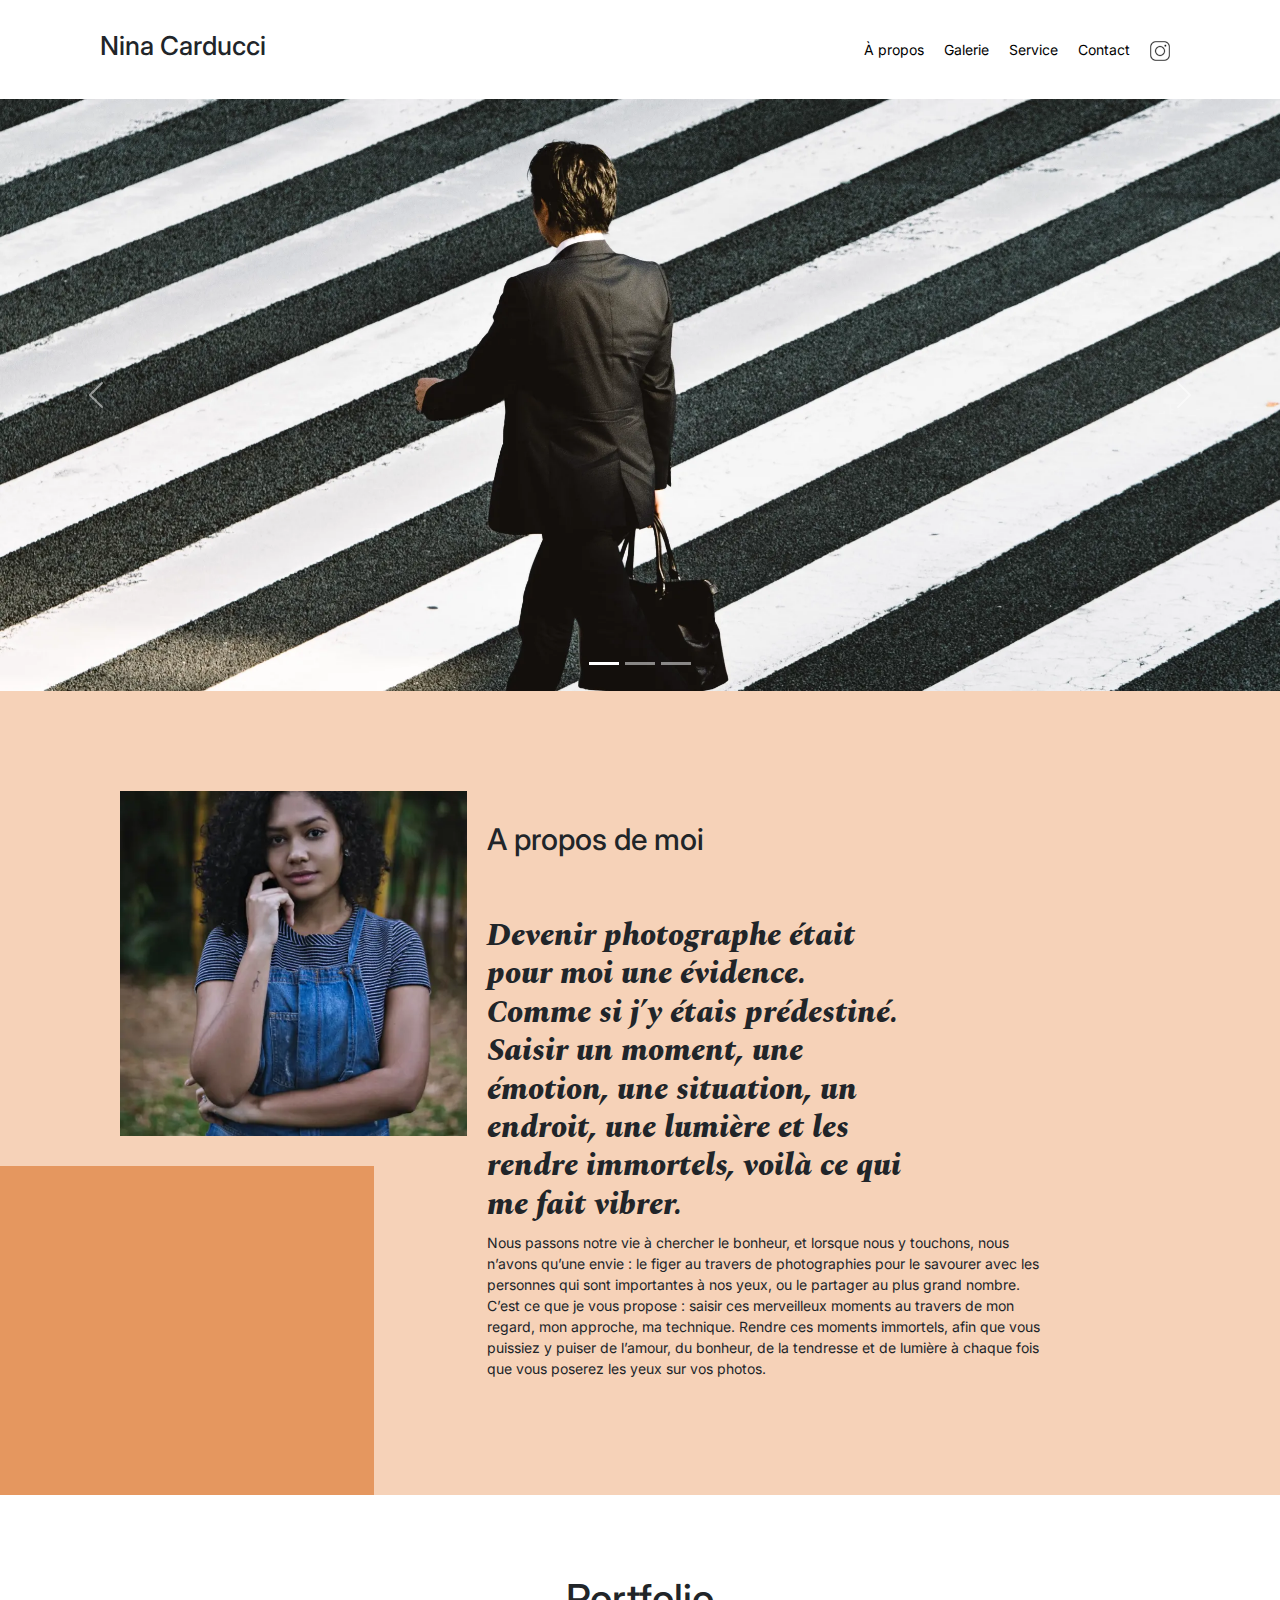
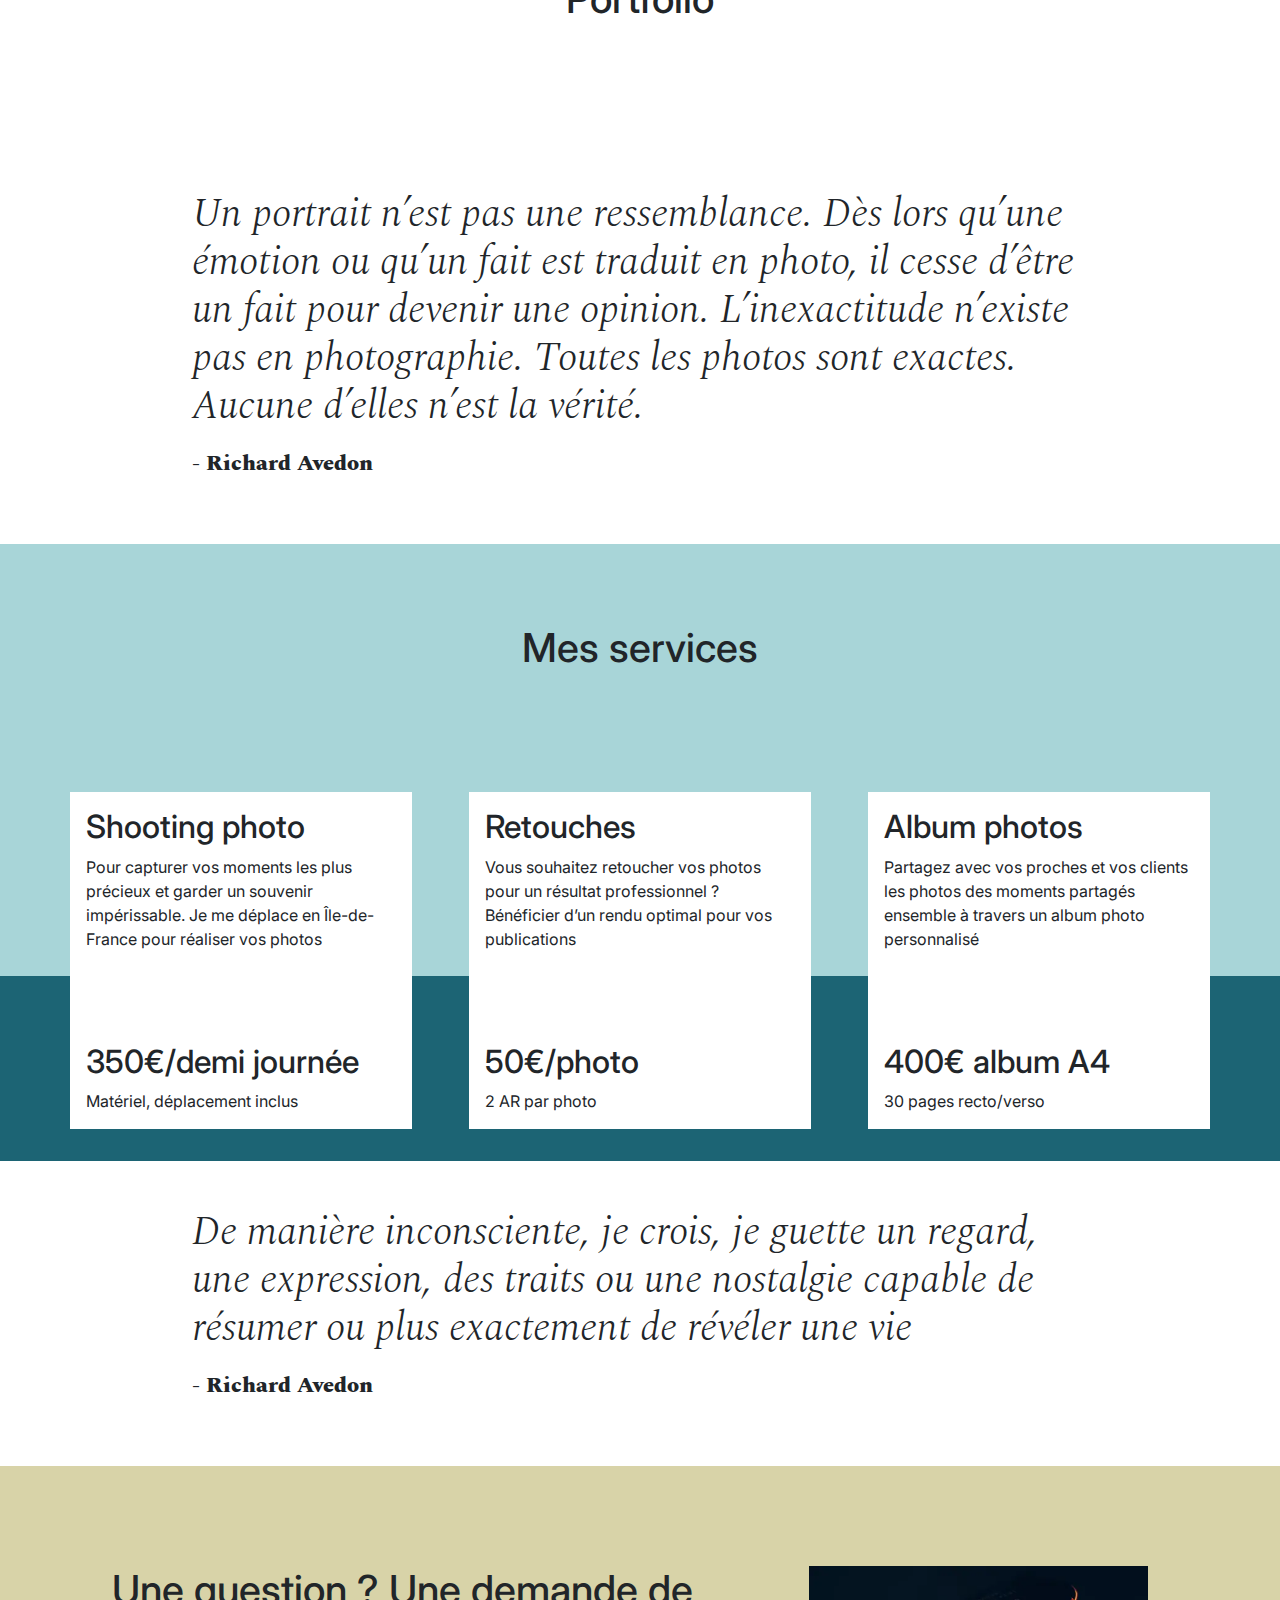
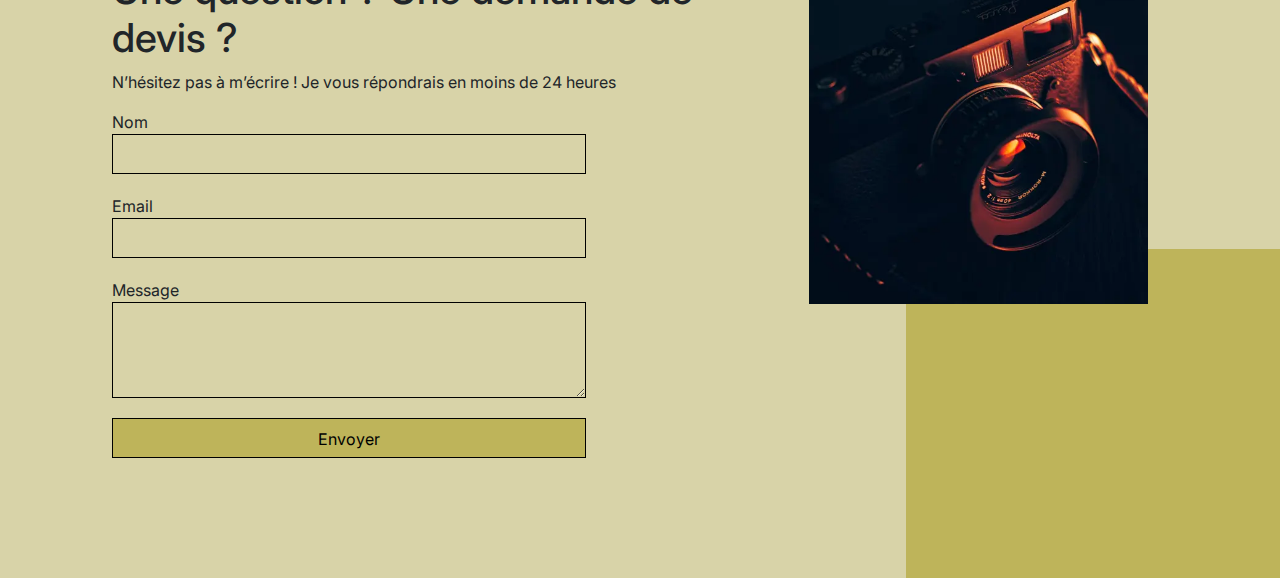
==== index.html @ 1c039e1c "restucturation html" ====
<!DOCTYPE html>
<html lang="fr">

<head>
	<meta name="viewport" content="width=device-width, initial-scale=1.0">
	<link rel="stylesheet" href="./assets/bootstrap/bootstrap.css">
	<link rel="stylesheet" href="./assets/style.css">
	<link rel="preconnect" href="https://fonts.googleapis.com">
	<link rel="preconnect" href="https://fonts.gstatic.com" crossorigin>
	<link
		href="https://fonts.googleapis.com/css2?family=Inter&family=Spectral:ital,wght@0,400;1,300;1,400;1,800&display=swap"
		rel="stylesheet">
	<meta charset="UTF-8">
	<script src="./assets/bootstrap/bootstrap.bundle.js"></script>
	<script src="https://code.jquery.com/jquery-3.4.1.min.js"
		integrity="sha256-CSXorXvZcTkaix6Yvo6HppcZGetbYMGWSFlBw8HfCJo=" crossorigin="anonymous"></script>
	<script src="./assets/maugallery.js"></script>
	<script src="./assets/scripts.js"></script>
</head>

<body>
	<header>
		<div class="top-header">
			<h1 class="name">Nina Carducci</h1>
			<div class="nav">
				<ul>
					<li><a href="#about">À propos</a></li>
					<li><a href="#gallery">Galerie</a></li>
					<li><a href="#services">Service</a></li>
					<li><a href="#contact">Contact</a></li>
					<li><a class="social-link" href="https://www.instagram.com/ninacarducci.photo/?hl=fr"
							target="_blank"><img src="assets/images/instagram.webp" alt="Icone instagram"></a></li>
				</ul>
			</div>
		</div>
		<div id="carousel">

			<div id="carouselExampleIndicators" class="carousel slide" data-bs-ride="carousel">
				<div class="carousel-indicators">
					<button type="button" data-bs-target="#carouselExampleIndicators" data-bs-slide-to="0"
						class="active" aria-current="true" aria-label="Slide 1"></button>
					<button type="button" data-bs-target="#carouselExampleIndicators" data-bs-slide-to="1"
						aria-label="Slide 2"></button>
					<button type="button" data-bs-target="#carouselExampleIndicators" data-bs-slide-to="2"
						aria-label="Slide 3"></button>
				</div>
				<div class="carousel-inner">
					<div class="carousel-item active">
						<img src="./assets/images/slider/ryoji-iwata-wUZjnOv7t0g-unsplash.webp" class="d-block w-100"
							alt="Un homme en costume traverse un passage piéton">
					</div>
					<div class="carousel-item">
						<img src="./assets/images/slider/nicholas-green-nPz8akkUmDI-unsplash.webp" class="d-block w-100"
							alt="Photo de foule de Concert">
					</div>
					<div class="carousel-item">
						<img src="./assets/images/slider/edward-cisneros-3_h6-1NPDGw-unsplash.webp"
							class="d-block w-100" alt="Photo de mariés qui s'embrassent">
					</div>
				</div>
				<button class="carousel-control-prev" type="button" data-bs-target="#carouselExampleIndicators"
					data-bs-slide="prev">
					<span class="carousel-control-prev-icon" aria-hidden="true"></span>
					<span class="visually-hidden">Previous</span>
				</button>
				<button class="carousel-control-next" type="button" data-bs-target="#carouselExampleIndicators"
					data-bs-slide="next">
					<span class="carousel-control-next-icon" aria-hidden="true"></span>
					<span class="visually-hidden">Next</span>
				</button>
			</div>
		</div>
	</header>
	<main>
		<section>
			<div id="about">
				<div class="picture left">
					<img src="./assets/images/nina.webp" alt="Photo de Nina Carducci">
				</div>
				<div id="about-me">
					<h1 class="about-me__title">A propos de moi</h1>
					<h2 class="about-me__introduction">Devenir photographe était pour moi une évidence. Comme si j’y
						étais
						prédestiné. Saisir un moment, une émotion, une situation, un endroit, une lumière et les rendre
						immortels, voilà ce qui me fait vibrer.</h2>
					<p>Nous passons notre vie à chercher le bonheur, et lorsque nous y touchons, nous n’avons qu’une
						envie :
						le figer au travers de photographies pour le savourer avec les personnes qui sont importantes à
						nos
						yeux, ou le partager au plus grand nombre.
						C’est ce que je vous propose : saisir ces merveilleux moments au travers de mon regard, mon
						approche, ma technique. Rendre ces moments immortels, afin que vous puissiez y puiser de
						l’amour, du
						bonheur, de la tendresse et de lumière à chaque fois que vous poserez les yeux sur vos photos.
					</p>
				</div>
			</div>
		</section>
		<section>
			<div id="gallery">
				<h1 class="title">Portfolio</h1>
				<div class="container py-3">
					<div class="gallery" style="display: none">
						<img data-gallery-tag="Concert" class="gallery-item"
							src="./assets/images/gallery/concerts/aaron-paul-wnX-fXzB6Cw-unsplash.webp"
							alt="Photo du concert de Aaron paul" />
						<img data-gallery-tag="Entreprises" class="gallery-item"
							src="./assets/images/gallery/entreprise/ali-morshedlou-WMD64tMfc4k-unsplash.webp"
							alt="Photo d'un homme en costume les bras croisés" />
						<img data-gallery-tag="Entreprises" class="gallery-item"
							src="./assets/images/gallery/entreprise/jason-goodman-tHO1_OuKbg0-unsplash.webp"
							alt="Photo d'une femme qui sourit" />
						<img data-gallery-tag="Mariages" class="gallery-item"
							src="./assets/images/gallery/mariage/hannah-busing-RvF2R_qMpRk-unsplash.webp"
							alt="Gros plan sur les mains qui se tiennent de deux mariés" />
						<img data-gallery-tag="Portrait" class="gallery-item"
							src="./assets/images/gallery/portraits/ade-tunji-rVkhWWZFAtQ-unsplash.webp"
							alt="Photo d'un homme qui ferme les yeux" />
						<img data-gallery-tag="Mariages" class="gallery-item"
							src="./assets/images/gallery/mariage/jakob-owens-SiniLJkXhMc-unsplash.webp"
							alt="photo de deux mariés qui se tiennent la main et rigolent devant un palmier" />
						<img data-gallery-tag="Portrait" class="gallery-item"
							src="./assets/images/gallery/portraits/nino-van-prattenburg--443cl1uR_8-unsplash.webp"
							alt="Photo artistique d'une jeune femme en portrait" />
						<img data-gallery-tag="Concert" class="gallery-item"
							src="./assets/images/gallery/concerts/austin-neill-hgO1wFPXl3I-unsplash.webp"
							alt="Photo d'un chanteur en concert" />
						<img data-gallery-tag="Entreprises" class="gallery-item"
							src="./assets/images/gallery/entreprise/mateus-campos-felipe-Fsgzm8N0hIY-unsplash.webp"
							alt="Photo d'une femme qui à un grand sourire devant son pc portable" />
					</div>
				</div>
				<div class="quote">
					<figure>
						<blockquote>
							<h1 class="quote__text">Un portrait n’est pas une ressemblance. Dès lors qu’une émotion ou
								qu’un
								fait est traduit en photo, il cesse d’être un fait pour devenir une opinion.
								L’inexactitude
								n’existe pas en photographie. Toutes les photos sont exactes. Aucune d’elles n’est la
								vérité.</h1>
						</blockquote>
						<figcaption class="quote__author">- Richard Avedon</figcaption>
					</figure>
				</div>
		</section>
		</div>

		<section>
			<div id="services">
				<h1 class="title">Mes services</h1>
				<div class="container">
					<div class="service">
						<div class="service__description">
							<h2>Shooting photo</h2>
							<p>Pour capturer vos moments les plus précieux et garder un souvenir impérissable. Je me
								déplace
								en Île-de-France pour réaliser vos photos</p>
						</div>
						<div class="service__price">
							<h2>350€/demi journée</h2>
							<span>Matériel, déplacement inclus</span>
						</div>

					</div>
					<div class="service">
						<div class="service__description">
							<h2>Retouches</h2>
							<p>Vous souhaitez retoucher vos photos pour un résultat professionnel ? Bénéficier d’un
								rendu
								optimal pour vos publications</p>
						</div>
						<div class="service__price">
							<h2>50€/photo</h2>
							<span>2 AR par photo</span>
						</div>
					</div>
					<div class="service">
						<div class="service__description">
							<h2>Album photos</h2>
							<p>Partagez avec vos proches et vos clients les photos des moments partagés ensemble à
								travers
								un album photo personnalisé</p>
						</div>
						<div class="service__price">
							<h2>400€ album A4</h2>
							<span>30 pages recto/verso</span>
						</div>
					</div>
				</div>
			</div>
			<div class="quote">
				<figure>
					<blockquote>
						<h1 class="quote__text">De manière inconsciente, je crois, je guette un regard, une expression,
							des
							traits ou une nostalgie capable de résumer ou plus exactement de révéler une vie</h1>
					</blockquote>
					<figcaption class="quote__author">- Richard Avedon</figcaption>
				</figure>
			</div>
		</section>
	</main>
	<footer>
		<div id="contact">
			<div class="container">
				<div class="form-container">
					<h1>Une question ? Une demande de devis ?</h1>
					<p> N’hésitez pas à m’écrire ! Je vous répondrais en moins de 24 heures</p>
					<form action="" method="post">
						<label>Nom</label>
						<input type="text" name="nom" id="nom" title="Nom">
						<label>Email</label>
						<input type="email" name="email" id="email" title="email">
						<label>Message</label>
						<textarea name="message" id="message" title="Message" cols="30" rows="10"></textarea>
						<input type="submit" value="Envoyer" />
					</form>
				</div>
				<div class="picture right">
					<img src="./assets/images/camera.webp" alt="Appareil photo">
				</div>
			</div>
		</div>
	</footer>
</body>

</html>
---- assets/style.css ----
body {
	max-width: 1920px;
	margin: auto;
}
* {
	font-family: 'Inter';
	font-style: normal;
}
.top-header {
	background-color: white;
	position: sticky;
	top:0;
	z-index: 1000;
	display: flex;
	justify-content: space-between;
	padding-inline: 100px;
	padding-block: 30px;
	align-items: center;
}

.top-header .name {
	font-size: 26px;
}

.nav ul {
	display: flex;
	list-style-type: none;
	font-size: 14px;
	margin-bottom: 0;
}

.nav li {
	padding-inline: 10px;
	cursor: pointer;
}

.nav a {
	text-decoration: none;
	color: #000
}

.social-link img {
	width: 20px;
}

#about {
	display: flex;
	background-color: #F6D2B8;
	padding-inline: 100px;
	padding-block: 100px;
	position: relative;
}

.picture.left::before {
	content: ' ';
	background-color: #E5975F;
	width: 374px;
	height: 329px;
	position: absolute;
	bottom: 0;
	left: 0;
	z-index: -1;
}

.picture {
	flex: 1;
	margin: 0 20px;
	z-index: 0;
}

.picture img {
	width: 100%;

}
#about-me {
	flex: 2
}
.about-me__title {
	margin-top: 1em;
	margin-bottom: 60px;
	font-size: 30px;
}
.about-me__introduction {
	font-family: 'Spectral';
	font-weight: 800;
	font-style: italic;
	width: 60%;
}
#about-me p {
	width: 80%;
	font-size: 14px;
}

.title{
	text-align: center;
	padding-block: 2em;
}
.gallery .nav {
	justify-content: center;
}
.nav-pills .nav-link.active, .nav-pills .show > .nav-link {
	color: #fff;
	background-color: #E5975F;
	border-radius:0 ;
}
.nav-pills .nav-link {
	color: #000
}
.item-column {
	position: relative;
	margin-bottom: 0 !important;
	padding: 0;
}
.item-column::after{
	content: "";
	display: block;
	padding-bottom: 100%;

}
.gallery-item {
	position: absolute;
	width: 100%;
	height: 100%;
	object-fit: cover;
	padding: .5em;
}
.mg-prev, .mg-next {
	width: 30px;
	height: 30px;
	border-radius: 00%;
	justify-content: center;
	align-items: center;
	display: flex;
	font-size: 24px;
}

.quote {
	font-family: 'Spectral';
	font-style: italic;
	width: 70%;
	margin: auto;
	padding-block: 3em;
}
.quote__text {
	font-family: Spectral;
	font-style: italic;
	font-weight: 300;

}
.quote__author {
	font-family: Spectral;
	font-weight: 800;
	font-size: 22px;
}

#services {
	margin: auto;
	background-color: #A8D5D8 ;
	position: relative;
}
#services .container::before{
	content: ' ';
	background-color: #1C6474;
	position: absolute;
	width: 100%;
	height: 30%;
	bottom: 0;
	left: 0;
	z-index: 0;
}

#services .container {
	justify-content: space-between;
	display: flex;
	padding : 2em 0;

}

.service {
	background-color: white;
	max-width: 390px;
	width: 30%;
	height: 337px;
	padding: 1em;
	display: flex;
	flex-direction: column;
	justify-content: space-between;
	z-index: 1;
}

#contact {
	margin: auto;
	background-color: #D8D3A8 ;
	position: relative;
	padding-inline: 100px;
	padding-block: 100px;
}

#contact .container {
	display: flex;
}
.picture.right::before {
	content: ' ';
	background-color: #BEB45A;
	width: 374px;
	height: 329px;
	position: absolute;
	bottom: 0;
	right: 0;
	z-index: -1;
}
.form-container {
	flex : 2;

}
form {
	display: flex;
	flex-direction: column;
	width: 70%;
	align-items: flex-start;
}

form input {
	width: 100%;
	background-color: transparent;
	border: solid 1px;
	height: 2.5em;
	margin-bottom: 20px;
}

form textarea {
	width: 100%;
	background-color: transparent;
	border: solid 1px;
	height: 5em;
	line-height: 2.5em;
	font-size: 1.2em;
	margin-bottom: 20px;
}
input[type="submit"] {
	background-color: #BEB45A;
	padding: .5em 1em
}

@media all and (max-width: 1180px) {
	.picture {
		flex : 2;
	}
	#about, #contact .container {
		align-items: center;
	}
	.about-me__title {
		margin-top: 0;
		margin-bottom: 1em;
	}
	#about-me h6, #about-me p {
		width: 100%;
	}
}

@media all and (max-width: 1000px) {
	#about{
		flex-direction: column;

	}
	.picture {
		width: 50%;
	}
	.picture.left::before {
		width: 100%;
		height: 30%;
		position: absolute;
		bottom: auto;
		top: 0;
		left: 0;
		z-index: -1;
	}
	.about-me__title{
		text-align: center;
		margin-top: 1em;
	}
	#services .container {
		flex-direction: column;
	}
	.service {
		width: 100%;
		max-width: 100%;
		height: auto;
		margin: 2em 0
	}
	.service__description{
		margin-bottom: 1em;
	}

	#services .container::before{
		width: 30%;
		height: 100%;
		bottom: 0;
		right: 0;
		left: auto;
		z-index: 0;
	}

	#contact .container {
		flex-direction: column;
	}
	#contact .picture.right {
		margin-top: 1em;
	}
	.picture.right::before {
		width: 100%;
		height: 30%;
		position: absolute;
		bottom: 0;
		right: 0;
		z-index: -1;
	}
}

@media all and (max-width: 650px) {
	.top-header {
		flex-direction: column;
		padding-inline: 0;
	}
	.top-header .nav, .top-header .nav ul {
		width: 100%;
		padding: 0 0 0 0;
	}
	.top-header .nav li {
		flex: 1;
		padding-block: 1em;
		text-align: center;
	}
	.picture.left::before, .picture.right::before {
		height: 150px;
	}
	#services .container {
		align-items: center;
	}
	.service {
		max-width: 90%;
	}
	#about, #contact {
		padding-inline: 2em;
		padding-block: 2em;
	}
	form {
		width: 100%;
	}
	.picture {
		width: 80%;
	}
}
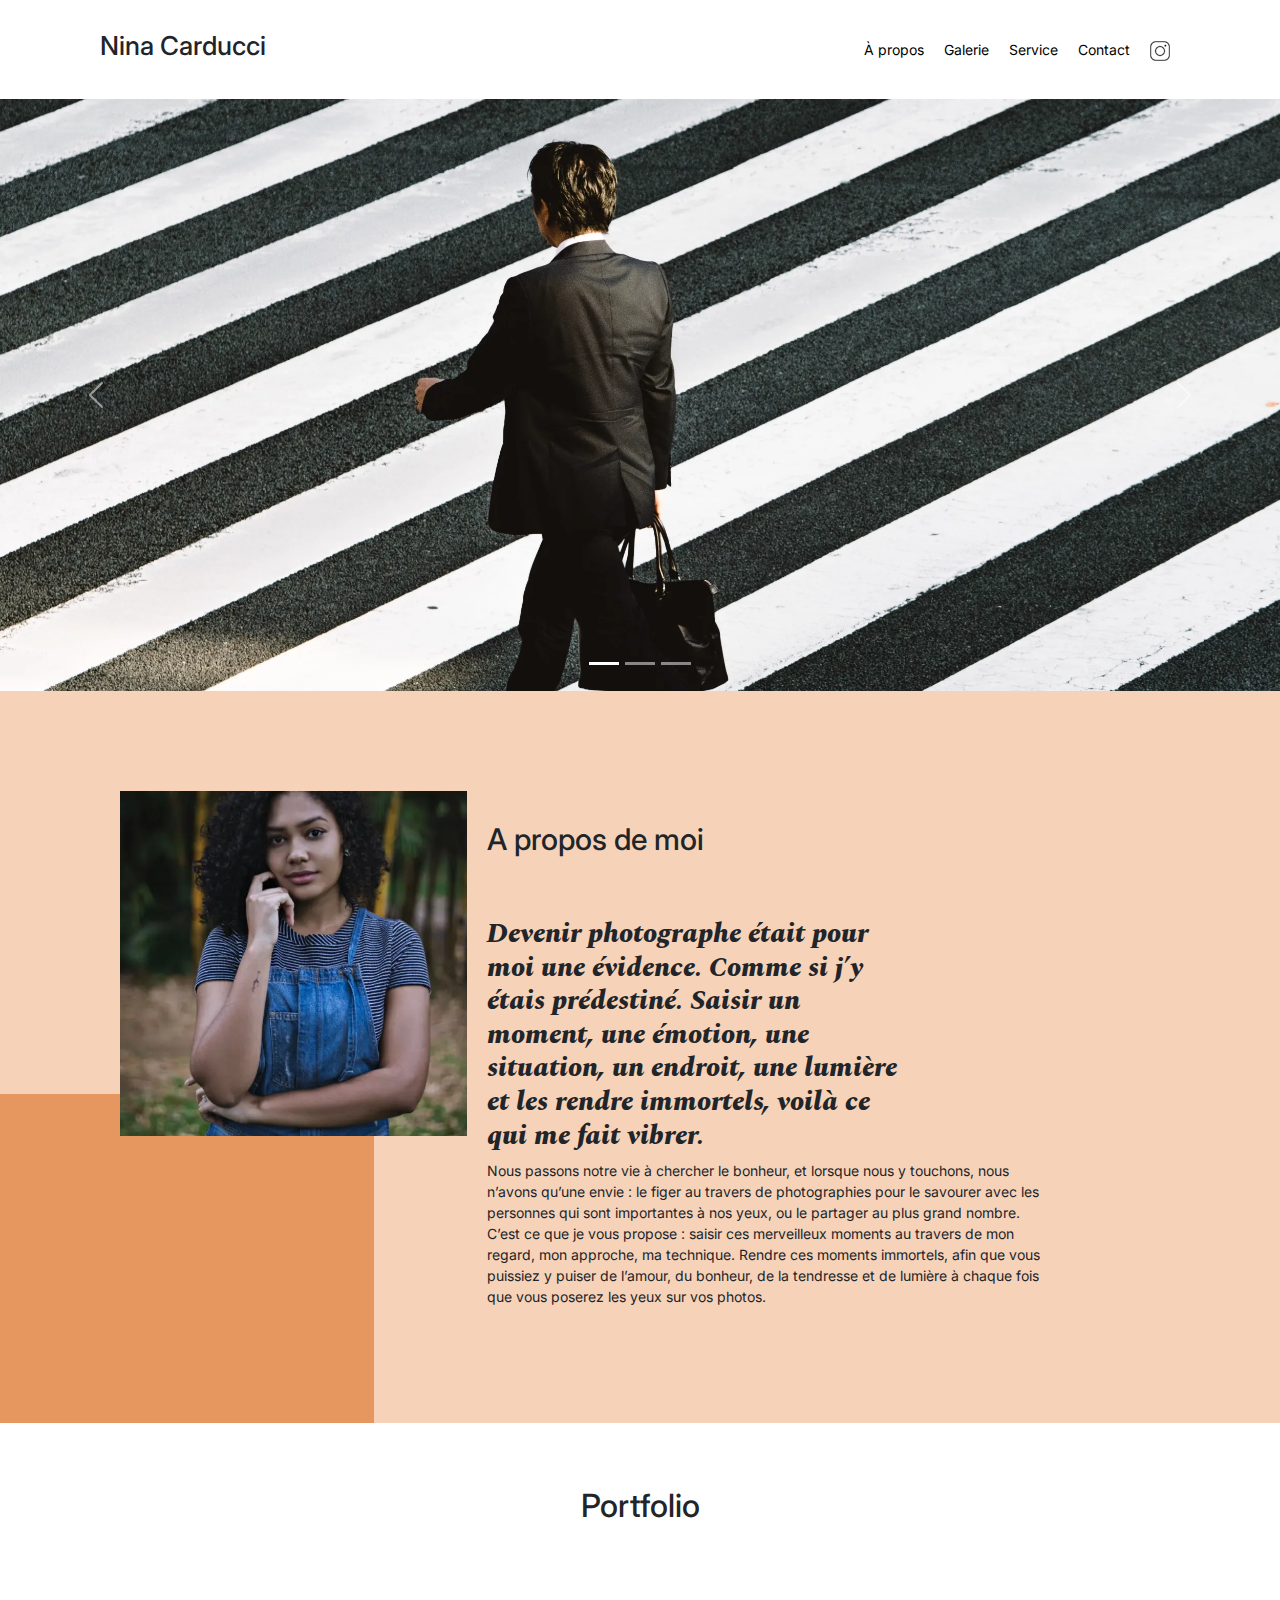
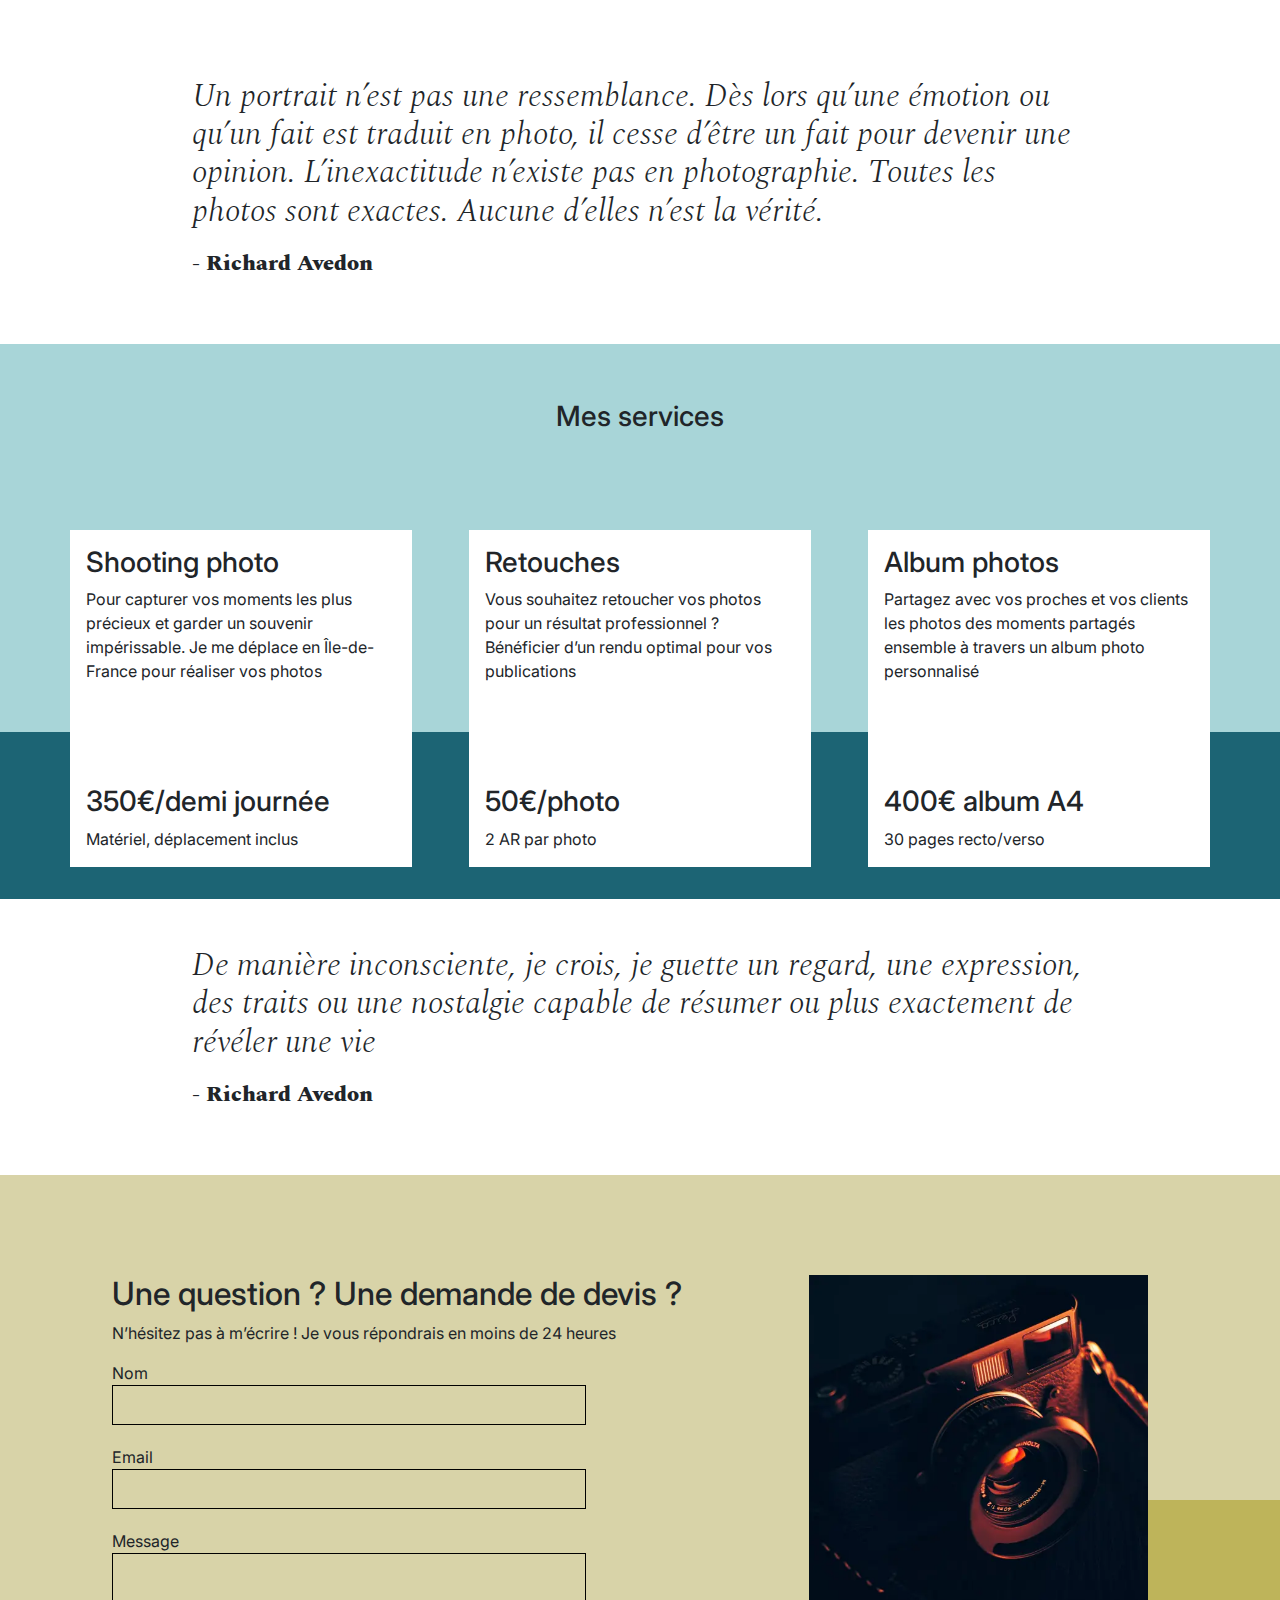
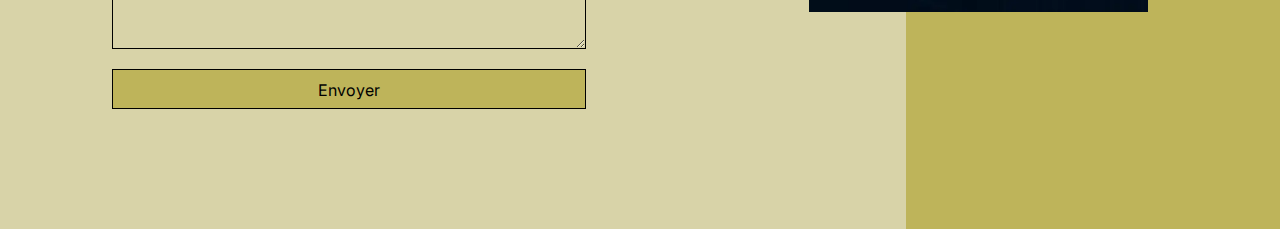
==== commit af908fe3: "Changement de couleur des catégories et des paragraphe" ====
--- a/index.html
+++ b/index.html
@@ -16,6 +16,7 @@
 		integrity="sha256-CSXorXvZcTkaix6Yvo6HppcZGetbYMGWSFlBw8HfCJo=" crossorigin="anonymous"></script>
 	<script src="./assets/maugallery.js"></script>
 	<script src="./assets/scripts.js"></script>
+<title>Nina Carducci </title>
 </head>
 
 <body>
@@ -78,11 +79,11 @@
 					<img src="./assets/images/nina.webp" alt="Photo de Nina Carducci">
 				</div>
 				<div id="about-me">
-					<h1 class="about-me__title">A propos de moi</h1>
-					<h2 class="about-me__introduction">Devenir photographe était pour moi une évidence. Comme si j’y
+					<h2 class="about-me__title">A propos de moi</h2>
+					<h3 class="about-me__introduction">Devenir photographe était pour moi une évidence. Comme si j’y
 						étais
 						prédestiné. Saisir un moment, une émotion, une situation, un endroit, une lumière et les rendre
-						immortels, voilà ce qui me fait vibrer.</h2>
+						immortels, voilà ce qui me fait vibrer.</h3>
 					<p>Nous passons notre vie à chercher le bonheur, et lorsque nous y touchons, nous n’avons qu’une
 						envie :
 						le figer au travers de photographies pour le savourer avec les personnes qui sont importantes à
@@ -98,7 +99,7 @@
 		</section>
 		<section>
 			<div id="gallery">
-				<h1 class="title">Portfolio</h1>
+				<h2 class="title">Portfolio</h2>
 				<div class="container py-3">
 					<div class="gallery" style="display: none">
 						<img data-gallery-tag="Concert" class="gallery-item"
@@ -133,57 +134,57 @@
 				<div class="quote">
 					<figure>
 						<blockquote>
-							<h1 class="quote__text">Un portrait n’est pas une ressemblance. Dès lors qu’une émotion ou
+							<h2 class="quote__text">Un portrait n’est pas une ressemblance. Dès lors qu’une émotion ou
 								qu’un
 								fait est traduit en photo, il cesse d’être un fait pour devenir une opinion.
 								L’inexactitude
 								n’existe pas en photographie. Toutes les photos sont exactes. Aucune d’elles n’est la
-								vérité.</h1>
+								vérité.</h2>
 						</blockquote>
 						<figcaption class="quote__author">- Richard Avedon</figcaption>
 					</figure>
 				</div>
-		</section>
-		</div>
+		</div>
+	</section>
 
 		<section>
 			<div id="services">
-				<h1 class="title">Mes services</h1>
+				<h3 class="title">Mes services</h3>
 				<div class="container">
 					<div class="service">
 						<div class="service__description">
-							<h2>Shooting photo</h2>
+							<h3>Shooting photo</h3>
 							<p>Pour capturer vos moments les plus précieux et garder un souvenir impérissable. Je me
 								déplace
 								en Île-de-France pour réaliser vos photos</p>
 						</div>
 						<div class="service__price">
-							<h2>350€/demi journée</h2>
+							<h3>350€/demi journée</h3>
 							<span>Matériel, déplacement inclus</span>
 						</div>
 
 					</div>
 					<div class="service">
 						<div class="service__description">
-							<h2>Retouches</h2>
+							<h3>Retouches</h3>
 							<p>Vous souhaitez retoucher vos photos pour un résultat professionnel ? Bénéficier d’un
 								rendu
 								optimal pour vos publications</p>
 						</div>
 						<div class="service__price">
-							<h2>50€/photo</h2>
+							<h3>50€/photo</h3>
 							<span>2 AR par photo</span>
 						</div>
 					</div>
 					<div class="service">
 						<div class="service__description">
-							<h2>Album photos</h2>
+							<h3>Album photos</h3>
 							<p>Partagez avec vos proches et vos clients les photos des moments partagés ensemble à
 								travers
 								un album photo personnalisé</p>
 						</div>
 						<div class="service__price">
-							<h2>400€ album A4</h2>
+							<h3>400€ album A4</h3>
 							<span>30 pages recto/verso</span>
 						</div>
 					</div>
@@ -192,9 +193,9 @@
 			<div class="quote">
 				<figure>
 					<blockquote>
-						<h1 class="quote__text">De manière inconsciente, je crois, je guette un regard, une expression,
+						<h2 class="quote__text">De manière inconsciente, je crois, je guette un regard, une expression,
 							des
-							traits ou une nostalgie capable de résumer ou plus exactement de révéler une vie</h1>
+							traits ou une nostalgie capable de résumer ou plus exactement de révéler une vie</h2>
 					</blockquote>
 					<figcaption class="quote__author">- Richard Avedon</figcaption>
 				</figure>
@@ -205,7 +206,7 @@
 		<div id="contact">
 			<div class="container">
 				<div class="form-container">
-					<h1>Une question ? Une demande de devis ?</h1>
+					<h2>Une question ? Une demande de devis ?</h2>
 					<p> N’hésitez pas à m’écrire ! Je vous répondrais en moins de 24 heures</p>
 					<form action="" method="post">
 						<label>Nom</label>
--- a/assets/style.css
+++ b/assets/style.css
@@ -99,7 +99,7 @@
 	justify-content: center;
 }
 .nav-pills .nav-link.active, .nav-pills .show > .nav-link {
-	color: #fff;
+	color: black;
 	background-color: #E5975F;
 	border-radius:0 ;
 }
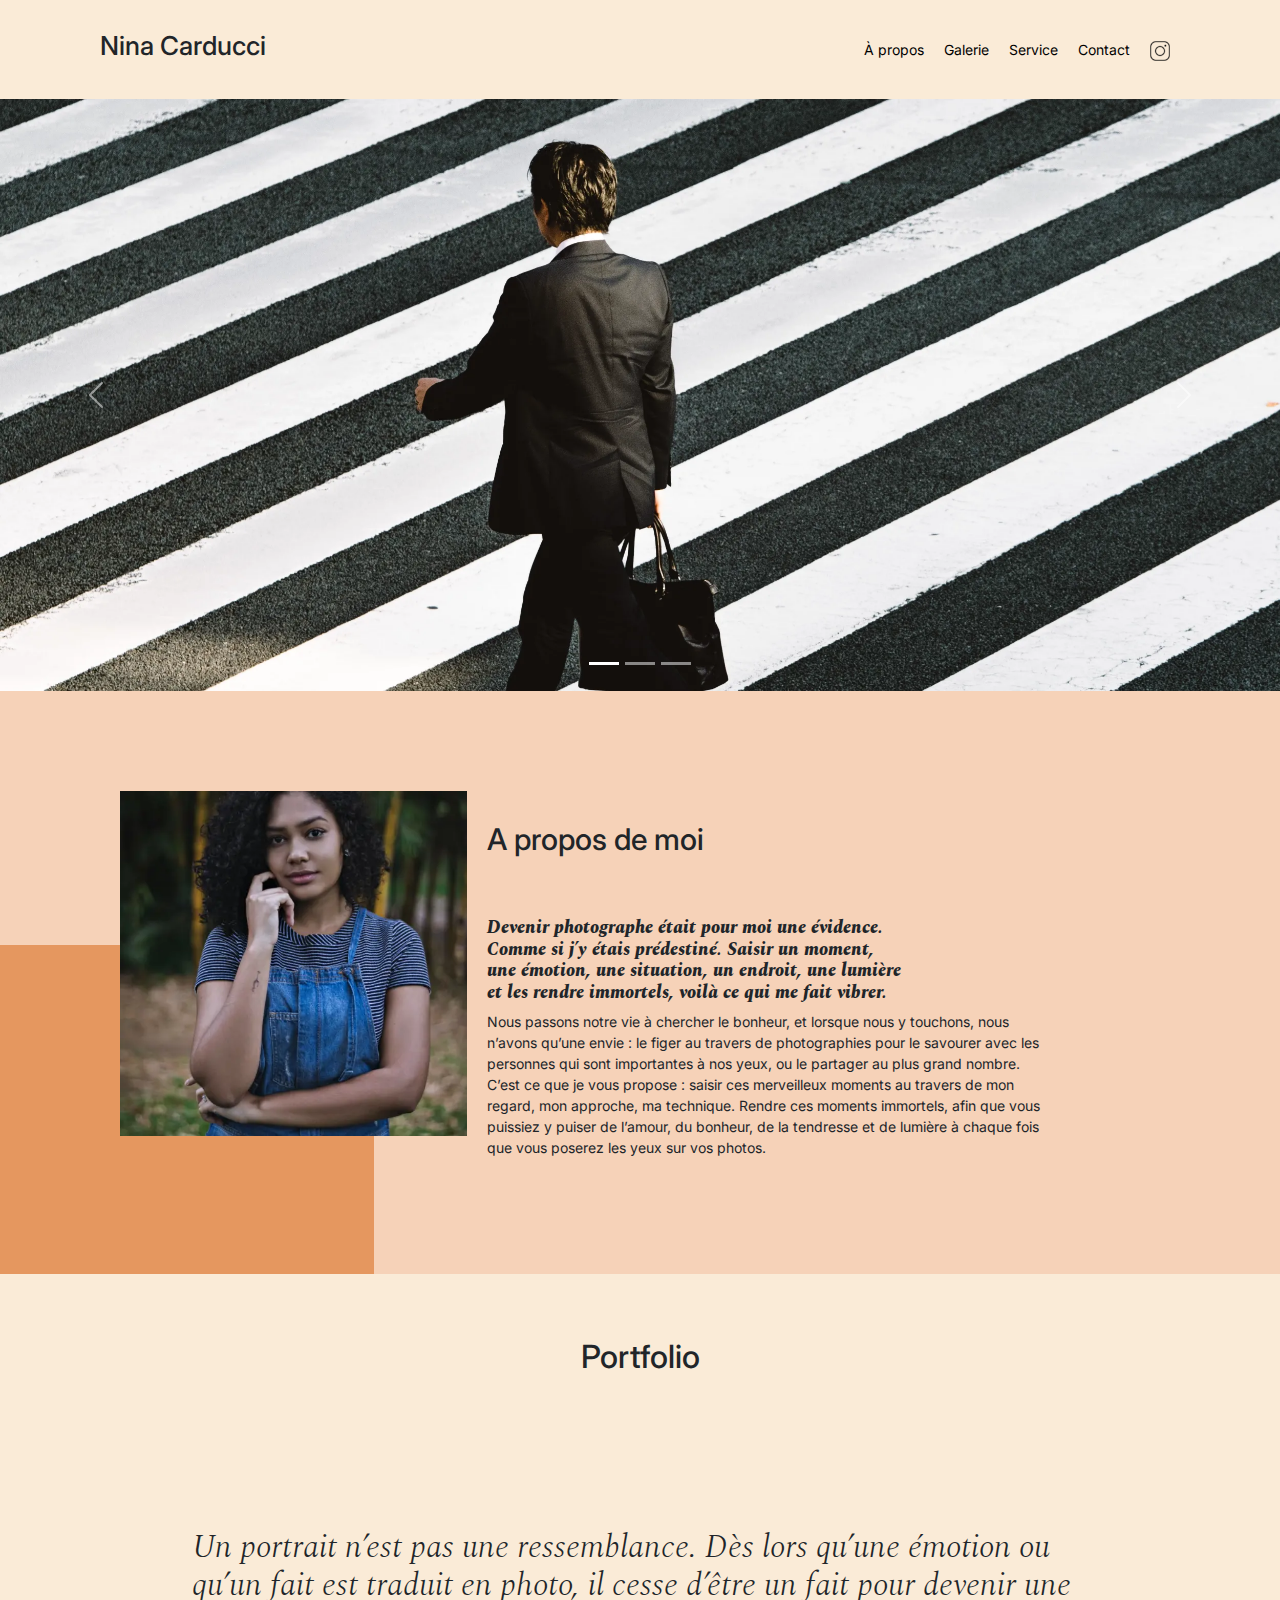
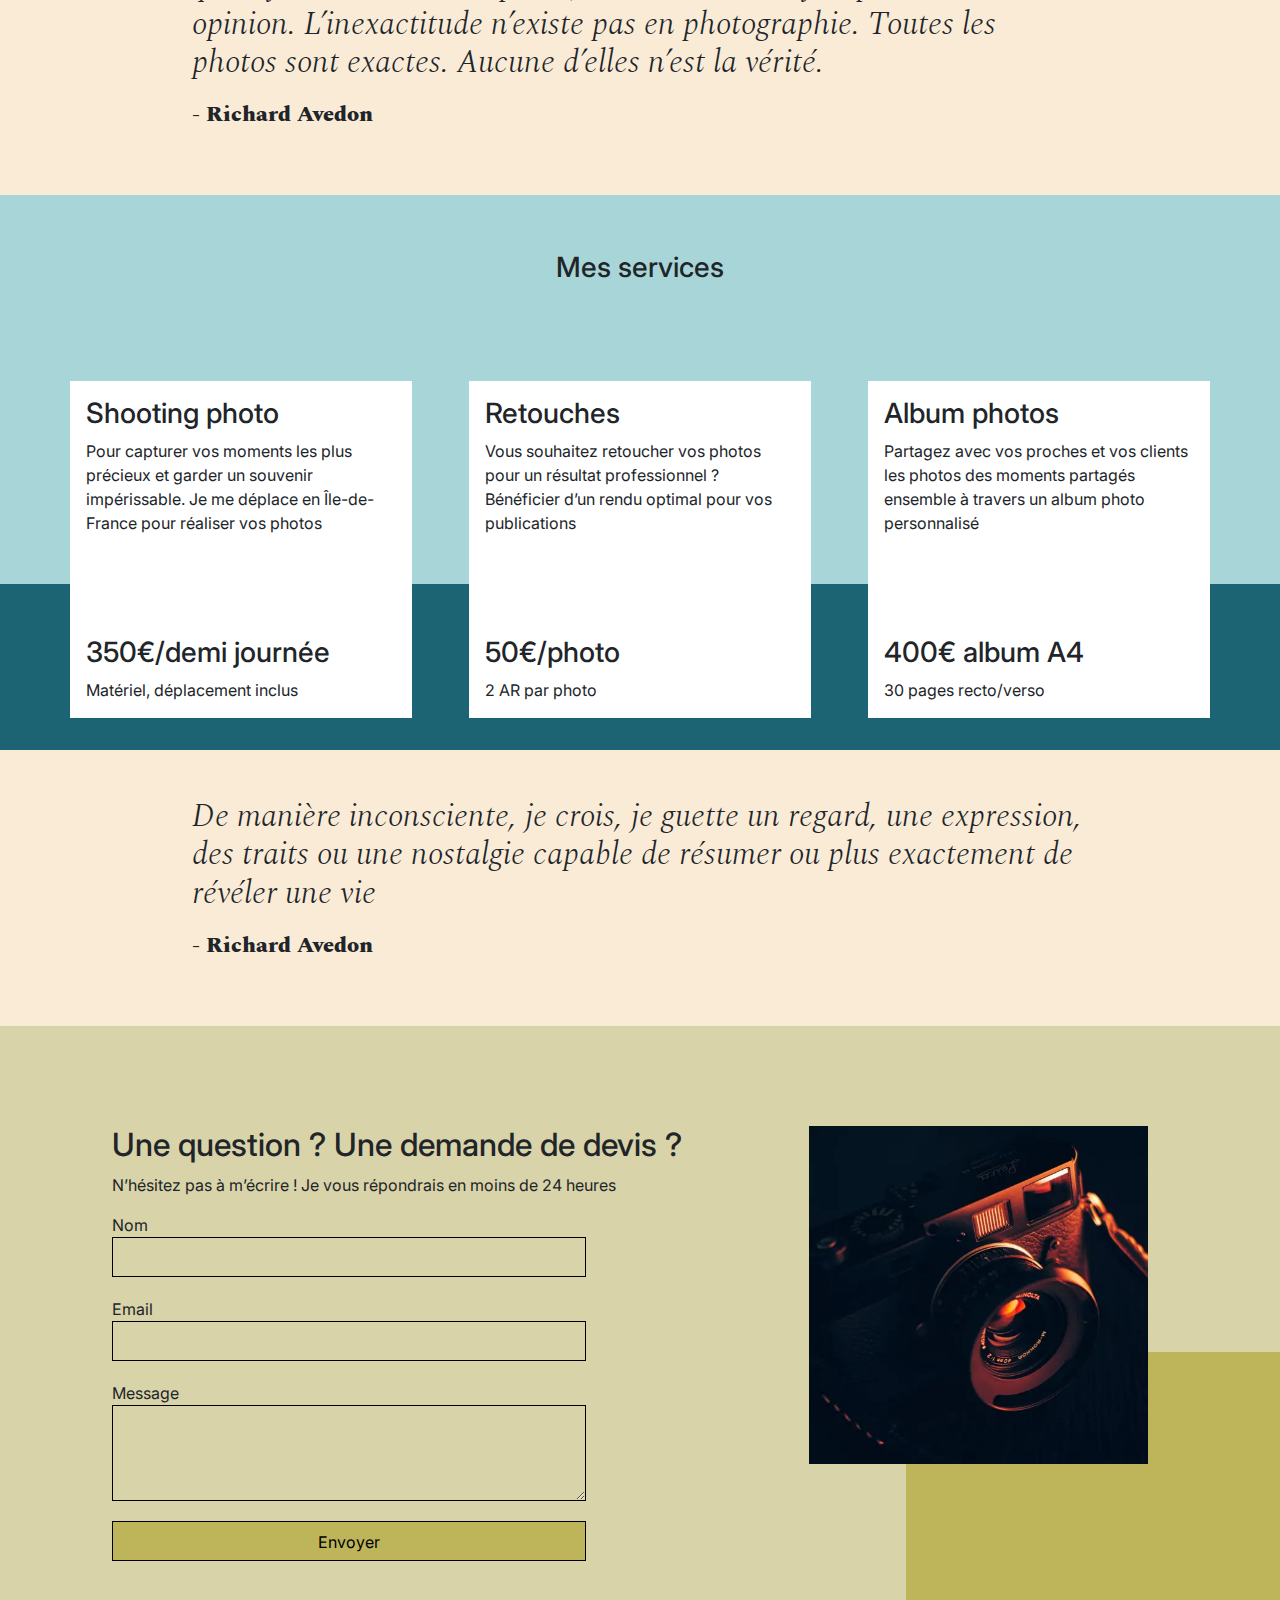
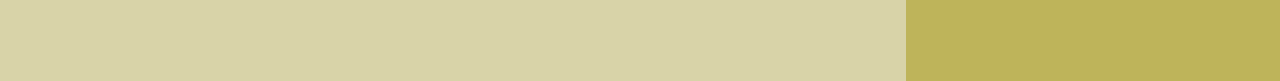
==== commit 37ba352b: "Ajout méta description" ====
--- a/index.html
+++ b/index.html
@@ -17,6 +17,7 @@
 	<script src="./assets/maugallery.js"></script>
 	<script src="./assets/scripts.js"></script>
 <title>Nina Carducci </title>
+<meta name="description" content="Découvrez l'art captivant de la photographie à travers les yeux d'un talentueux photographe. Plongez dans un monde d'images éblouissantes qui racontent des histoires uniques et capturent des moments précieux. Explorez notre portfolio diversifié et laissez-vous emporter par la beauté des paysages, la magie des portraits et l'émotion des instants figés. Faites confiance à notre expertise pour immortaliser vos souvenirs les plus chers. Bienvenue dans l'univers de la photographie où chaque clic devient une œuvre d'art.">
 </head>
 
 <body>
--- a/assets/style.css
+++ b/assets/style.css
@@ -1,13 +1,14 @@
 body {
 	max-width: 1920px;
 	margin: auto;
+	background-color: antiquewhite;
 }
 * {
 	font-family: 'Inter';
 	font-style: normal;
 }
 .top-header {
-	background-color: white;
+	background-color: antiquewhite;
 	position: sticky;
 	top:0;
 	z-index: 1000;
@@ -84,6 +85,7 @@
 	font-family: 'Spectral';
 	font-weight: 800;
 	font-style: italic;
+	font-size: 18px;
 	width: 60%;
 }
 #about-me p {
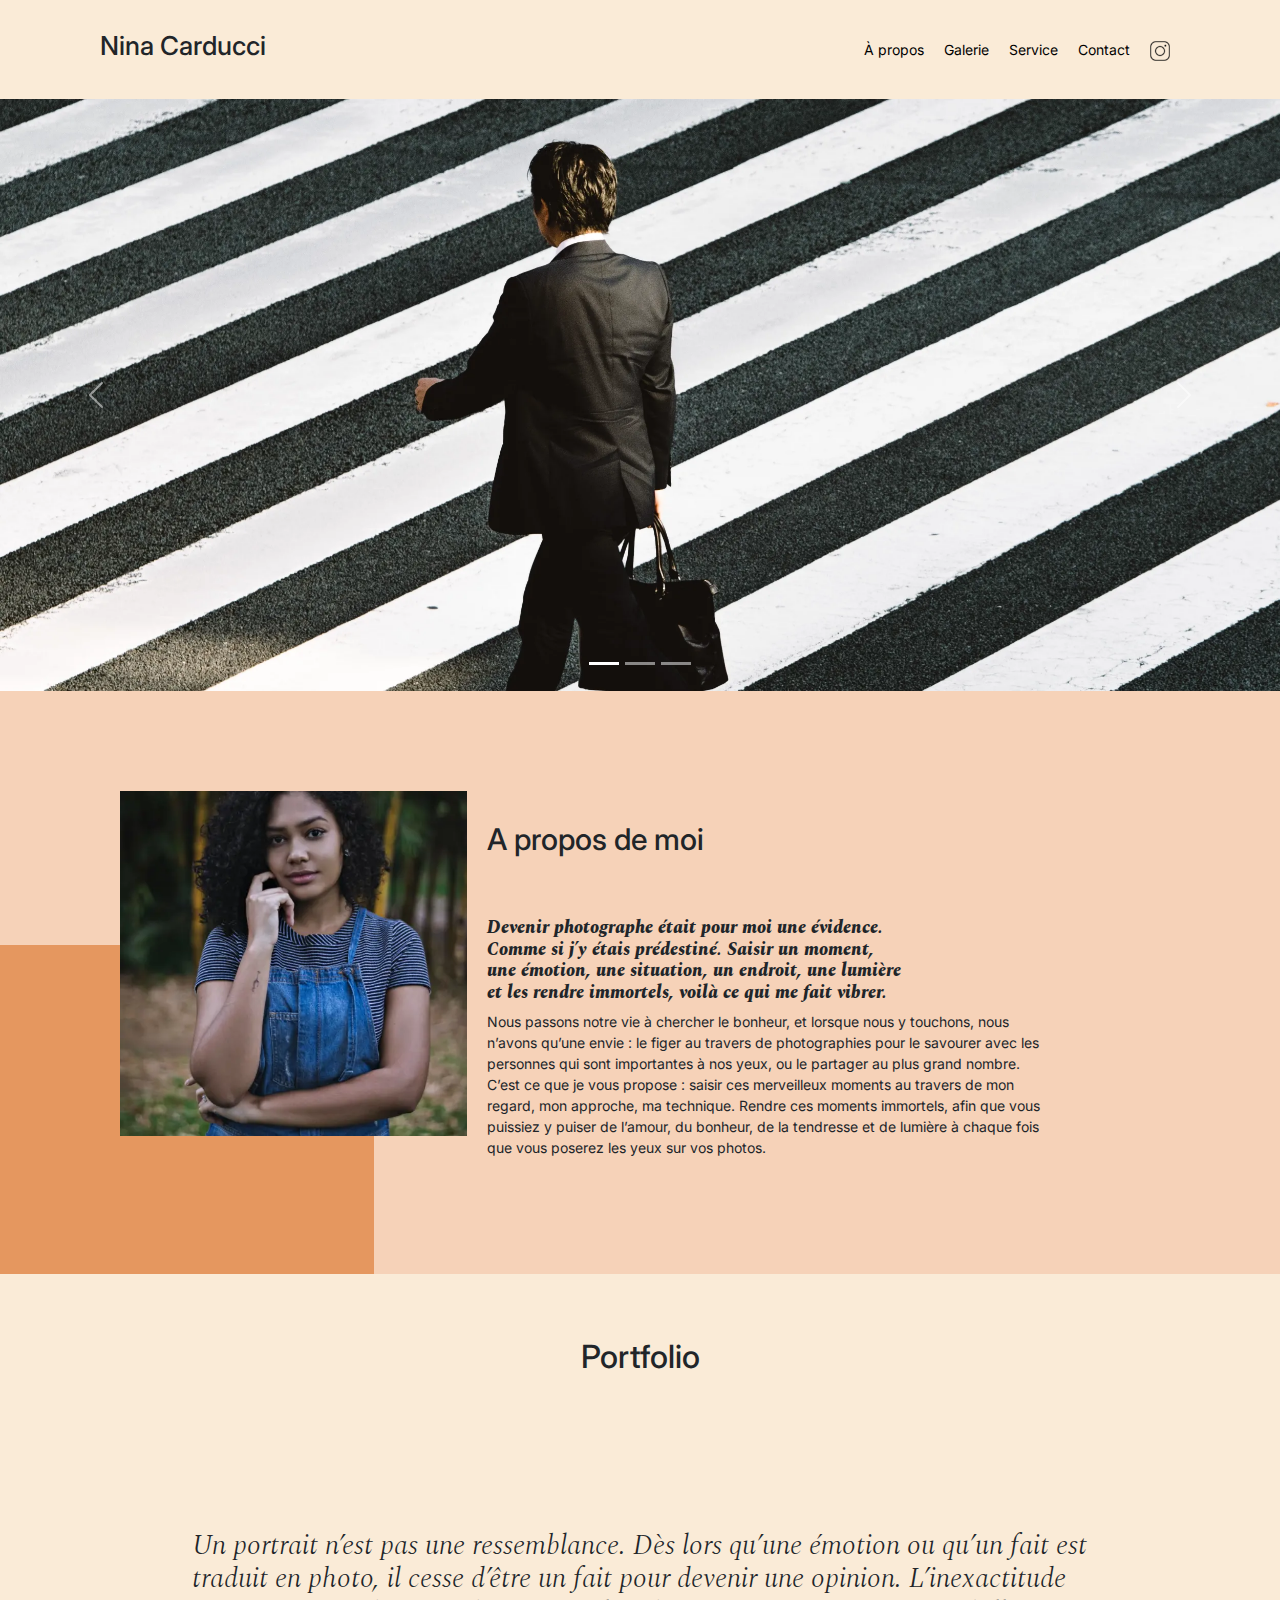
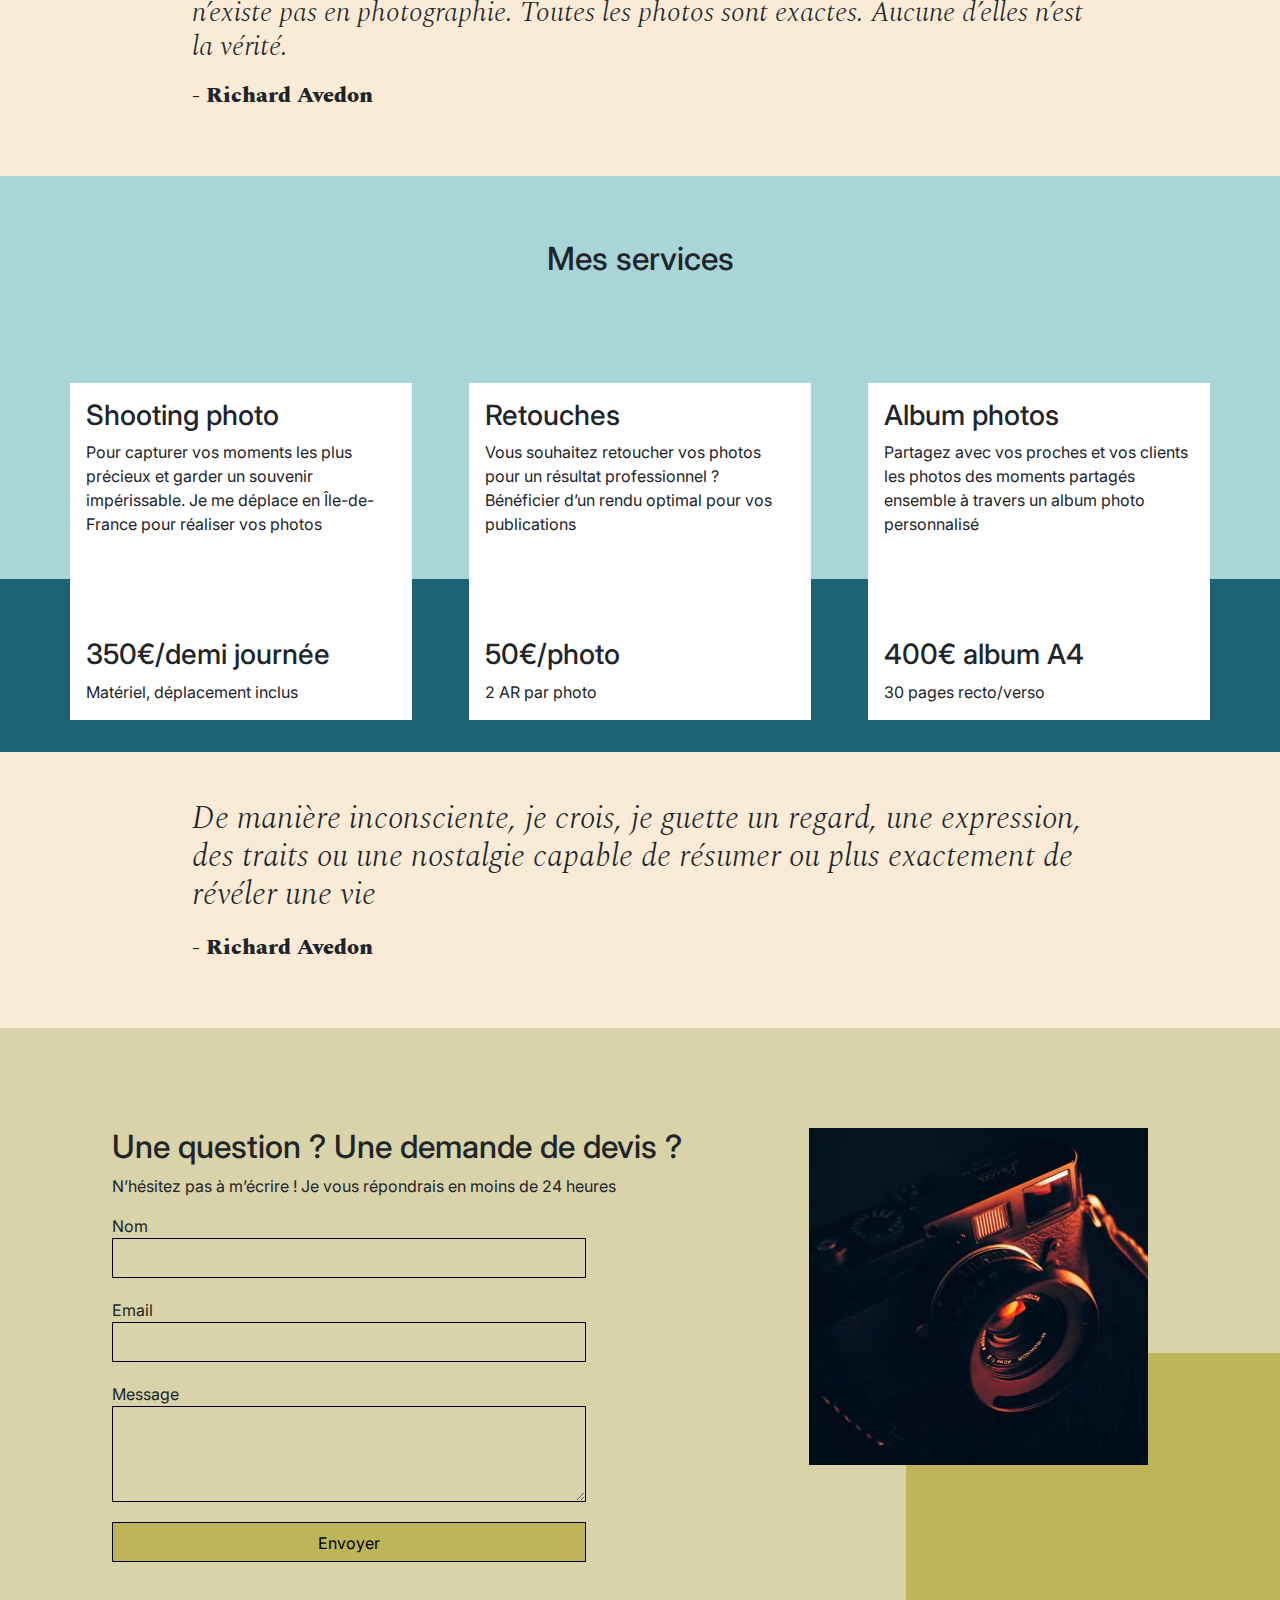
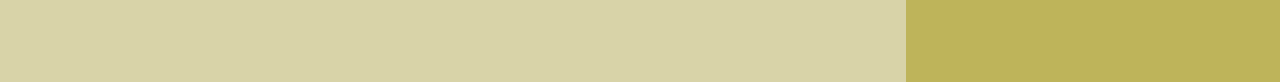
==== commit 00ed6255: "Relier les labels au form" ====
--- a/index.html
+++ b/index.html
@@ -135,12 +135,12 @@
 				<div class="quote">
 					<figure>
 						<blockquote>
-							<h2 class="quote__text">Un portrait n’est pas une ressemblance. Dès lors qu’une émotion ou
+							<h3 class="quote__text">Un portrait n’est pas une ressemblance. Dès lors qu’une émotion ou
 								qu’un
 								fait est traduit en photo, il cesse d’être un fait pour devenir une opinion.
 								L’inexactitude
 								n’existe pas en photographie. Toutes les photos sont exactes. Aucune d’elles n’est la
-								vérité.</h2>
+								vérité.</h3>
 						</blockquote>
 						<figcaption class="quote__author">- Richard Avedon</figcaption>
 					</figure>
@@ -150,7 +150,7 @@
 
 		<section>
 			<div id="services">
-				<h3 class="title">Mes services</h3>
+				<h2 class="title">Mes services</h2>
 				<div class="container">
 					<div class="service">
 						<div class="service__description">
@@ -210,14 +210,15 @@
 					<h2>Une question ? Une demande de devis ?</h2>
 					<p> N’hésitez pas à m’écrire ! Je vous répondrais en moins de 24 heures</p>
 					<form action="" method="post">
-						<label>Nom</label>
+						<label for="nom">Nom</label>
 						<input type="text" name="nom" id="nom" title="Nom">
-						<label>Email</label>
-						<input type="email" name="email" id="email" title="email">
-						<label>Message</label>
+						<label for="email">Email</label>
+						<input type="email" name="email" id="email" title="Email">
+						<label for="message">Message</label>
 						<textarea name="message" id="message" title="Message" cols="30" rows="10"></textarea>
 						<input type="submit" value="Envoyer" />
 					</form>
+					
 				</div>
 				<div class="picture right">
 					<img src="./assets/images/camera.webp" alt="Appareil photo">
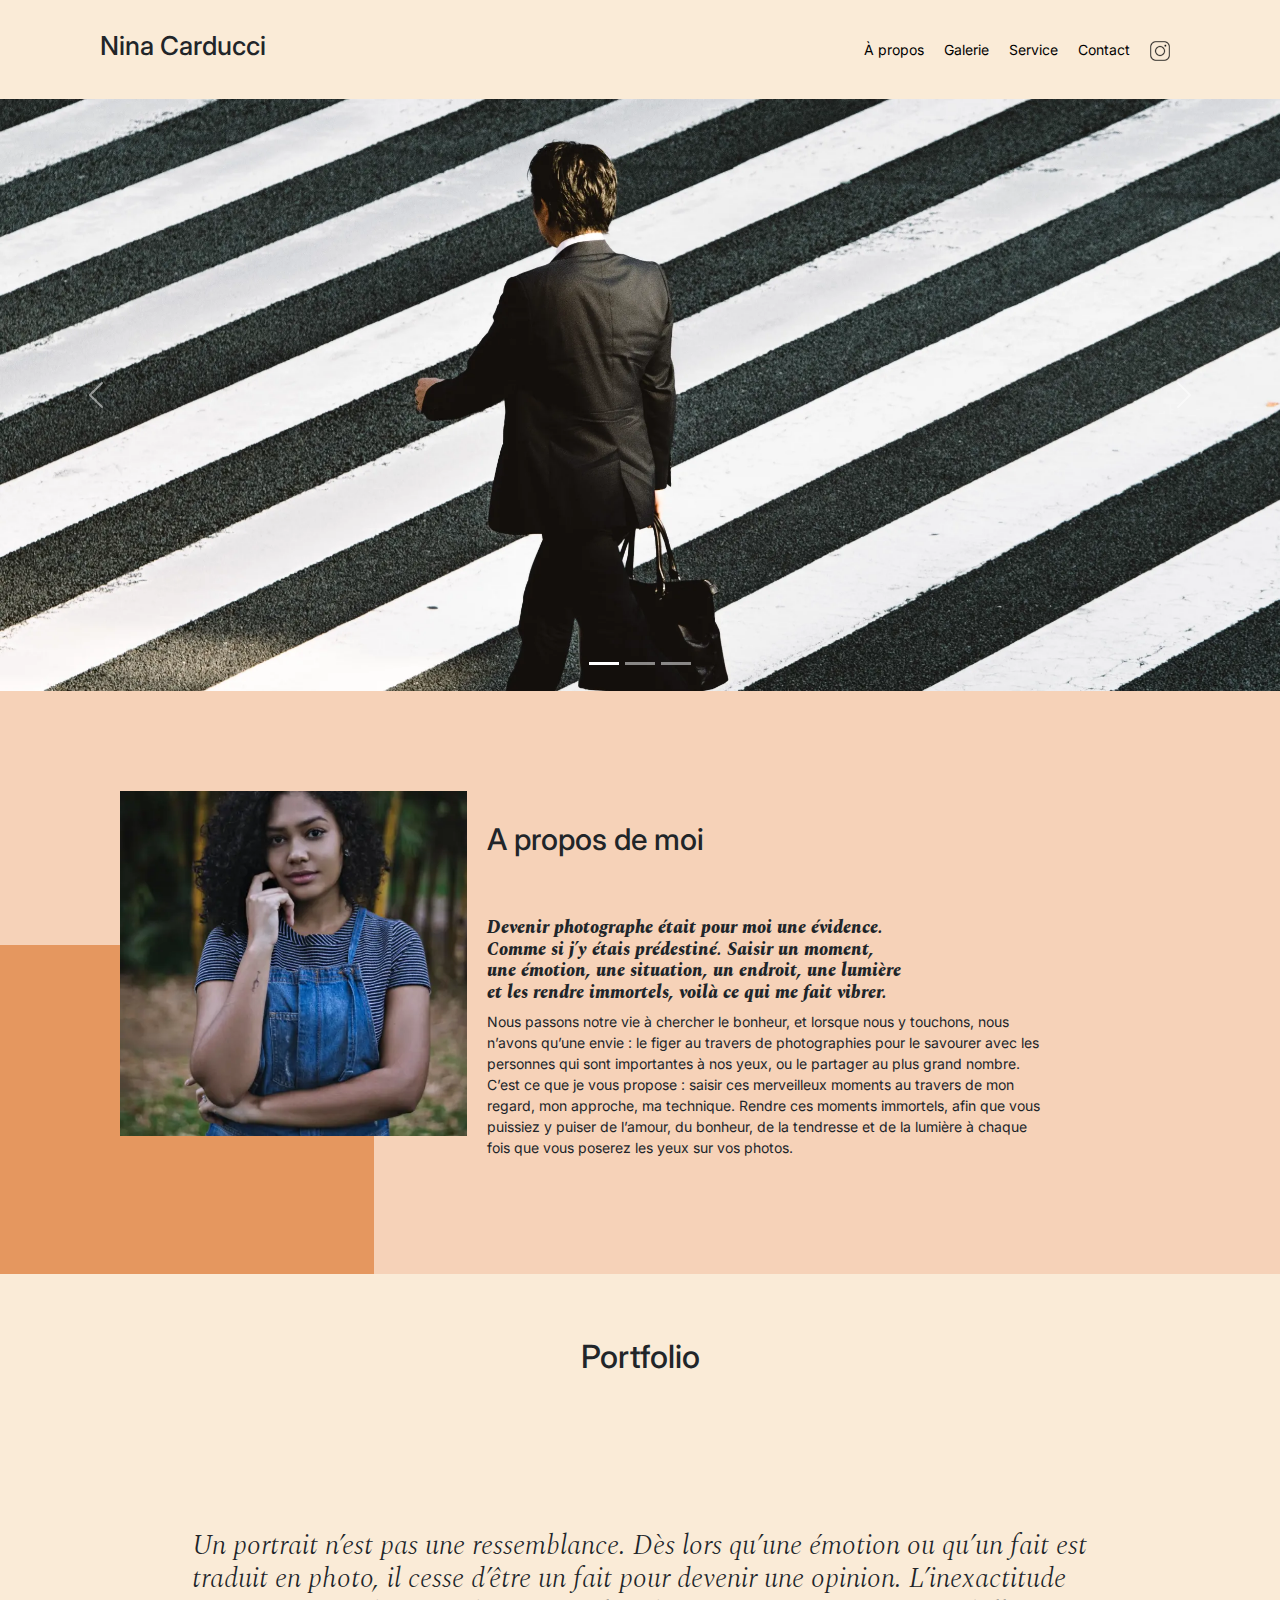
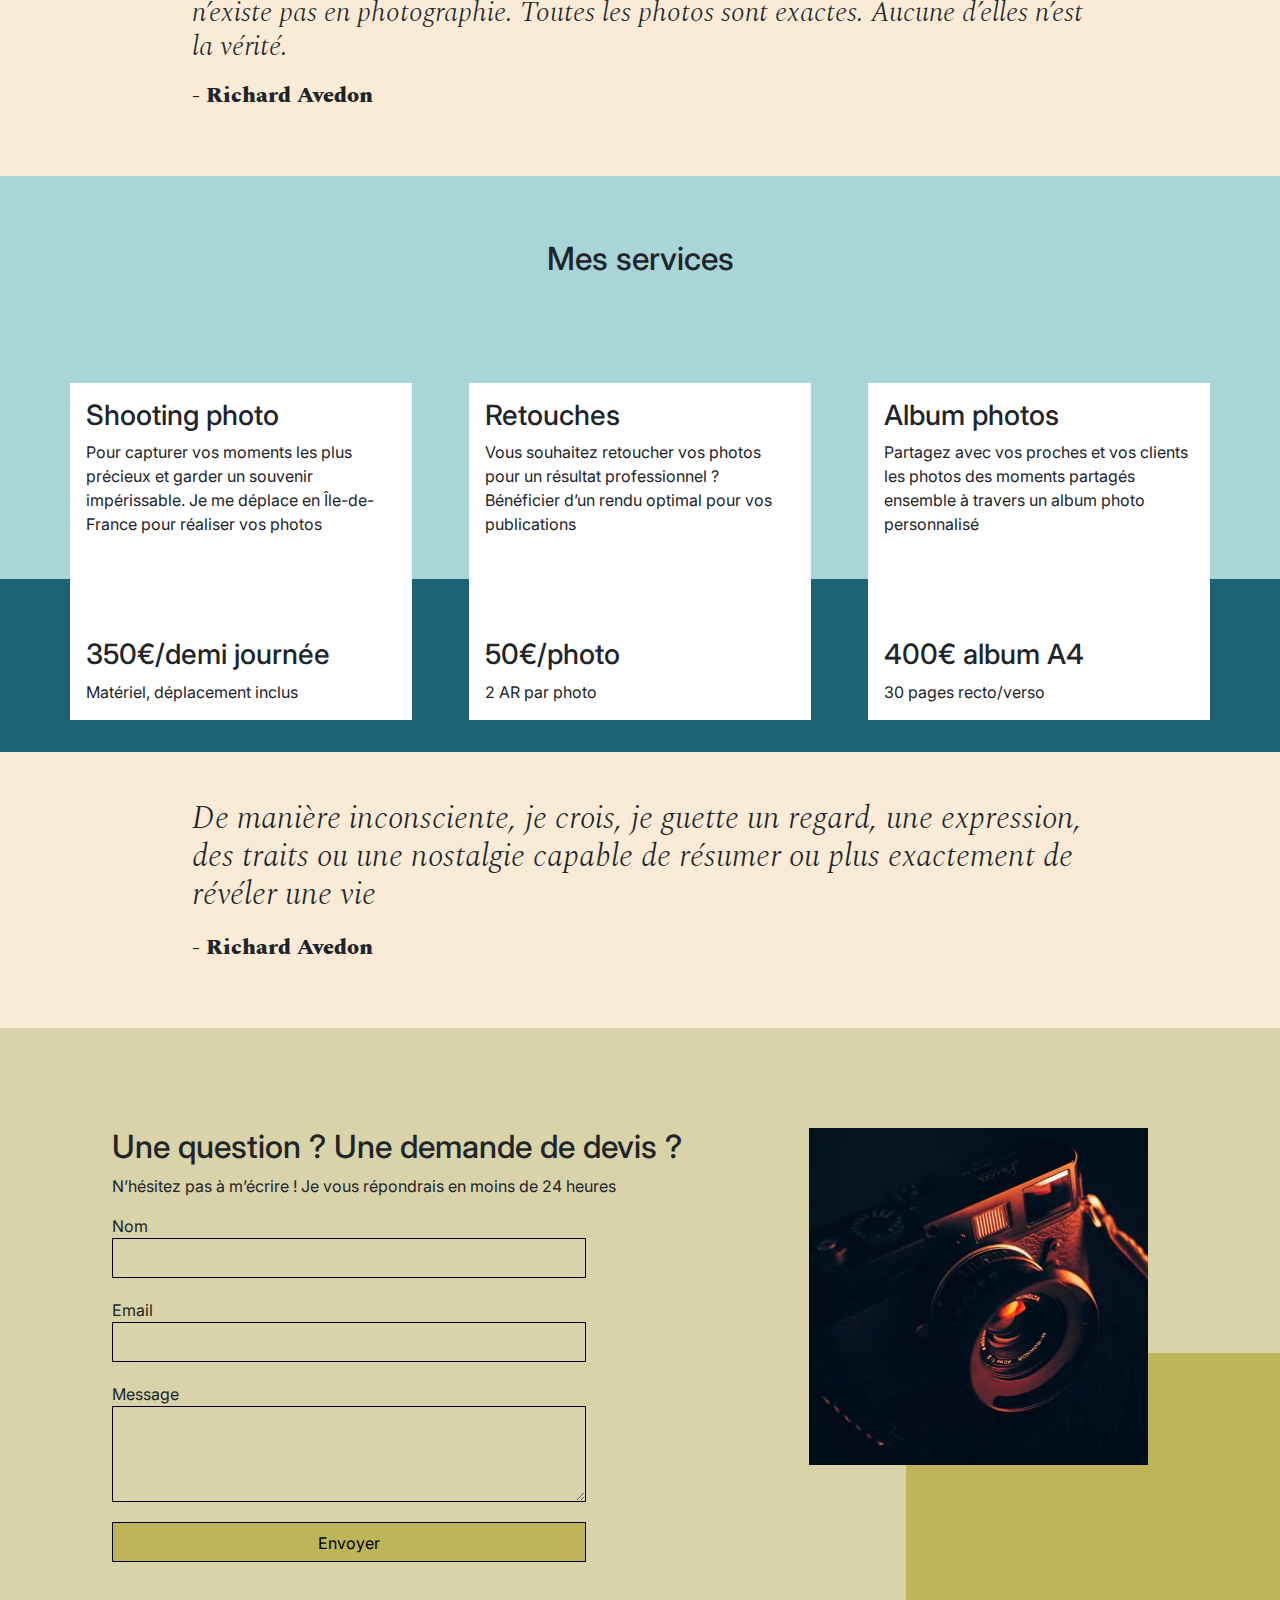
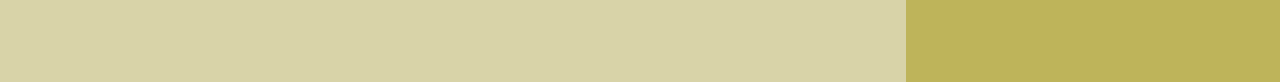
==== commit c8decee9: "Ajout label sur bouton envoyer du form" ====
--- a/index.html
+++ b/index.html
@@ -93,7 +93,7 @@
 						C’est ce que je vous propose : saisir ces merveilleux moments au travers de mon regard, mon
 						approche, ma technique. Rendre ces moments immortels, afin que vous puissiez y puiser de
 						l’amour, du
-						bonheur, de la tendresse et de lumière à chaque fois que vous poserez les yeux sur vos photos.
+						bonheur, de la tendresse et de la lumière à chaque fois que vous poserez les yeux sur vos photos.
 					</p>
 				</div>
 			</div>
@@ -216,8 +216,8 @@
 						<input type="email" name="email" id="email" title="Email">
 						<label for="message">Message</label>
 						<textarea name="message" id="message" title="Message" cols="30" rows="10"></textarea>
-						<input type="submit" value="Envoyer" />
-					</form>
+						<input type="submit" value="Envoyer" title="Envoyer le formulaire" />
+					</form>					
 					
 				</div>
 				<div class="picture right">
--- a/assets/style.css
+++ b/assets/style.css
@@ -3,14 +3,16 @@
 	margin: auto;
 	background-color: antiquewhite;
 }
+
 * {
 	font-family: 'Inter';
 	font-style: normal;
 }
+
 .top-header {
 	background-color: antiquewhite;
 	position: sticky;
-	top:0;
+	top: 0;
 	z-index: 1000;
 	display: flex;
 	justify-content: space-between;
@@ -73,14 +75,17 @@
 	width: 100%;
 
 }
+
 #about-me {
 	flex: 2
 }
+
 .about-me__title {
 	margin-top: 1em;
 	margin-bottom: 60px;
 	font-size: 30px;
 }
+
 .about-me__introduction {
 	font-family: 'Spectral';
 	font-weight: 800;
@@ -88,37 +93,45 @@
 	font-size: 18px;
 	width: 60%;
 }
+
 #about-me p {
 	width: 80%;
 	font-size: 14px;
 }
 
-.title{
+.title {
 	text-align: center;
 	padding-block: 2em;
 }
+
 .gallery .nav {
 	justify-content: center;
 }
-.nav-pills .nav-link.active, .nav-pills .show > .nav-link {
+
+.nav-pills .nav-link.active,
+.nav-pills .show>.nav-link {
 	color: black;
 	background-color: #E5975F;
-	border-radius:0 ;
-}
+	border-radius: 0;
+}
+
 .nav-pills .nav-link {
 	color: #000
 }
+
 .item-column {
 	position: relative;
 	margin-bottom: 0 !important;
 	padding: 0;
 }
-.item-column::after{
+
+.item-column::after {
 	content: "";
 	display: block;
 	padding-bottom: 100%;
 
 }
+
 .gallery-item {
 	position: absolute;
 	width: 100%;
@@ -126,7 +139,9 @@
 	object-fit: cover;
 	padding: .5em;
 }
-.mg-prev, .mg-next {
+
+.mg-prev,
+.mg-next {
 	width: 30px;
 	height: 30px;
 	border-radius: 00%;
@@ -143,12 +158,14 @@
 	margin: auto;
 	padding-block: 3em;
 }
+
 .quote__text {
 	font-family: Spectral;
 	font-style: italic;
 	font-weight: 300;
 
 }
+
 .quote__author {
 	font-family: Spectral;
 	font-weight: 800;
@@ -157,10 +174,11 @@
 
 #services {
 	margin: auto;
-	background-color: #A8D5D8 ;
+	background-color: #A8D5D8;
 	position: relative;
 }
-#services .container::before{
+
+#services .container::before {
 	content: ' ';
 	background-color: #1C6474;
 	position: absolute;
@@ -174,7 +192,7 @@
 #services .container {
 	justify-content: space-between;
 	display: flex;
-	padding : 2em 0;
+	padding: 2em 0;
 
 }
 
@@ -192,7 +210,7 @@
 
 #contact {
 	margin: auto;
-	background-color: #D8D3A8 ;
+	background-color: #D8D3A8;
 	position: relative;
 	padding-inline: 100px;
 	padding-block: 100px;
@@ -201,6 +219,7 @@
 #contact .container {
 	display: flex;
 }
+
 .picture.right::before {
 	content: ' ';
 	background-color: #BEB45A;
@@ -211,10 +230,12 @@
 	right: 0;
 	z-index: -1;
 }
+
 .form-container {
-	flex : 2;
-
-}
+	flex: 2;
+
+}
+
 form {
 	display: flex;
 	flex-direction: column;
@@ -239,6 +260,7 @@
 	font-size: 1.2em;
 	margin-bottom: 20px;
 }
+
 input[type="submit"] {
 	background-color: #BEB45A;
 	padding: .5em 1em
@@ -246,28 +268,35 @@
 
 @media all and (max-width: 1180px) {
 	.picture {
-		flex : 2;
-	}
-	#about, #contact .container {
+		flex: 2;
+	}
+
+	#about,
+	#contact .container {
 		align-items: center;
 	}
+
 	.about-me__title {
 		margin-top: 0;
 		margin-bottom: 1em;
 	}
-	#about-me h6, #about-me p {
+
+	#about-me h6,
+	#about-me p {
 		width: 100%;
 	}
 }
 
 @media all and (max-width: 1000px) {
-	#about{
+	#about {
 		flex-direction: column;
 
 	}
+
 	.picture {
 		width: 50%;
 	}
+
 	.picture.left::before {
 		width: 100%;
 		height: 30%;
@@ -277,24 +306,28 @@
 		left: 0;
 		z-index: -1;
 	}
-	.about-me__title{
+
+	.about-me__title {
 		text-align: center;
 		margin-top: 1em;
 	}
+
 	#services .container {
 		flex-direction: column;
 	}
+
 	.service {
 		width: 100%;
 		max-width: 100%;
 		height: auto;
 		margin: 2em 0
 	}
-	.service__description{
+
+	.service__description {
 		margin-bottom: 1em;
 	}
 
-	#services .container::before{
+	#services .container::before {
 		width: 30%;
 		height: 100%;
 		bottom: 0;
@@ -306,9 +339,11 @@
 	#contact .container {
 		flex-direction: column;
 	}
+
 	#contact .picture.right {
 		margin-top: 1em;
 	}
+
 	.picture.right::before {
 		width: 100%;
 		height: 30%;
@@ -324,33 +359,43 @@
 		flex-direction: column;
 		padding-inline: 0;
 	}
-	.top-header .nav, .top-header .nav ul {
+
+	.top-header .nav,
+	.top-header .nav ul {
 		width: 100%;
 		padding: 0 0 0 0;
 	}
+
 	.top-header .nav li {
 		flex: 1;
 		padding-block: 1em;
 		text-align: center;
 	}
-	.picture.left::before, .picture.right::before {
+
+	.picture.left::before,
+	.picture.right::before {
 		height: 150px;
 	}
+
 	#services .container {
 		align-items: center;
 	}
+
 	.service {
 		max-width: 90%;
 	}
-	#about, #contact {
+
+	#about,
+	#contact {
 		padding-inline: 2em;
 		padding-block: 2em;
 	}
+
 	form {
 		width: 100%;
 	}
+
 	.picture {
 		width: 80%;
 	}
-}
-
+}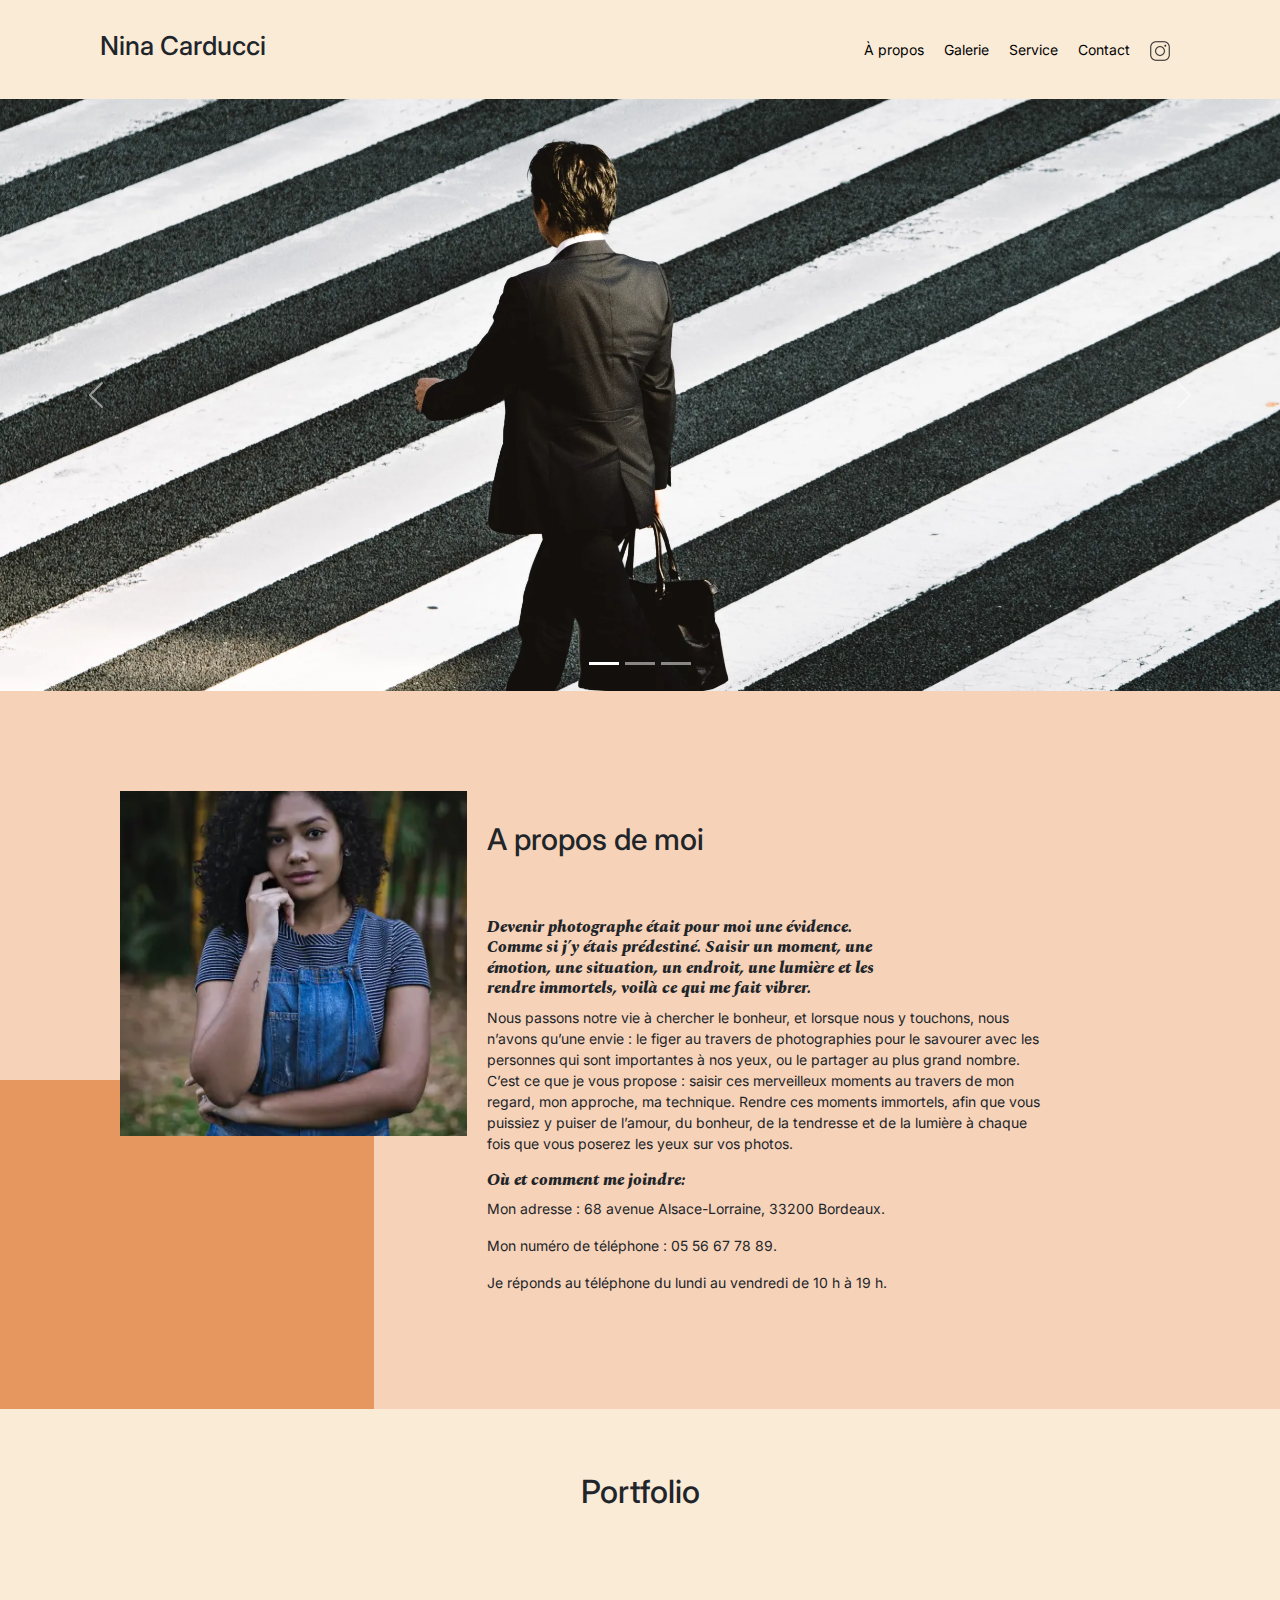
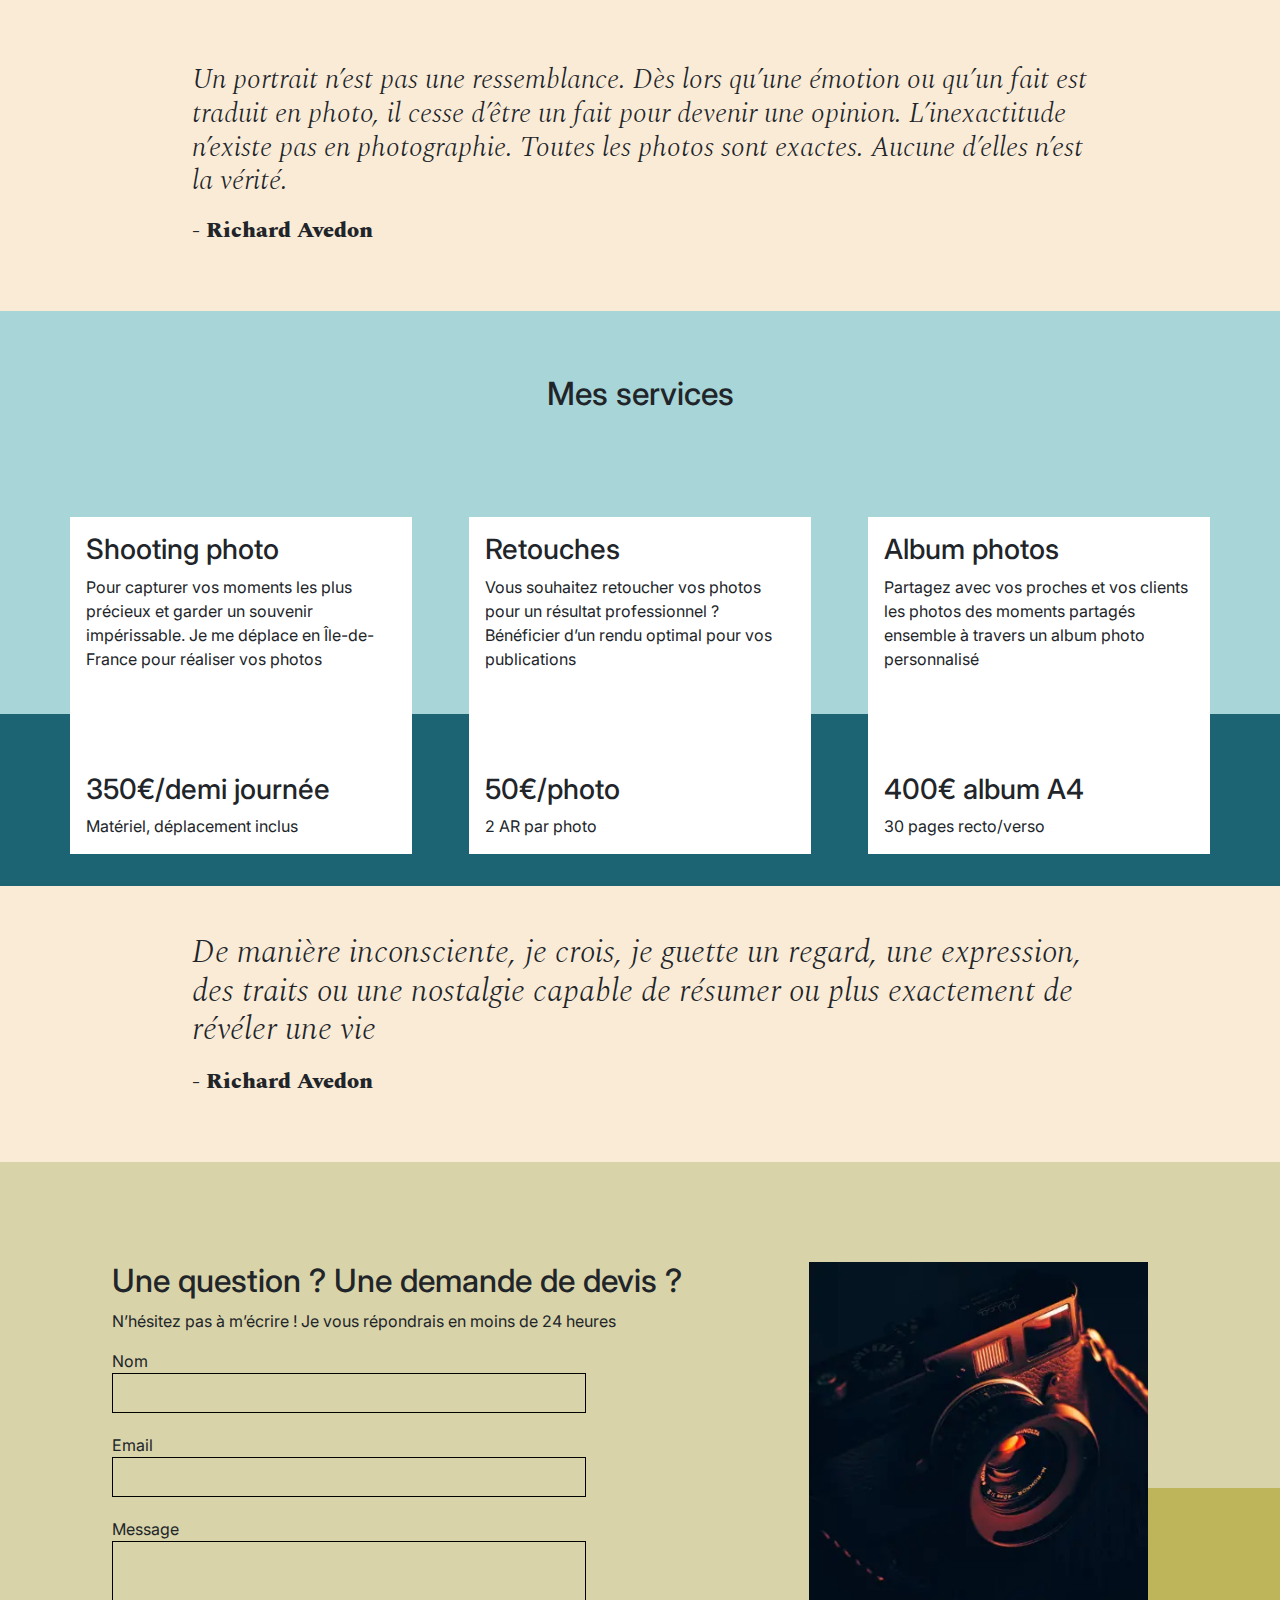
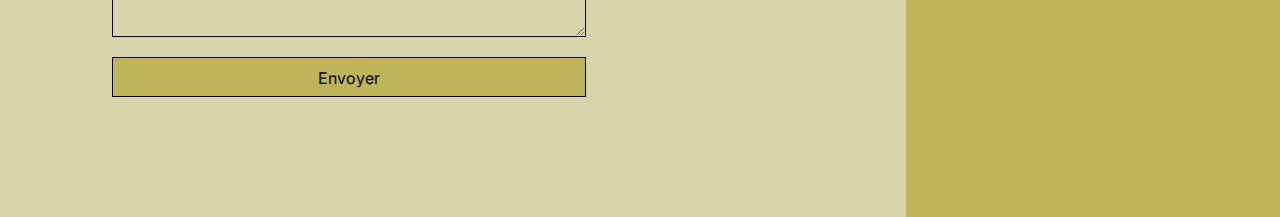
==== commit 4b83a0b6: "redimension images" ====
--- a/index.html
+++ b/index.html
@@ -16,8 +16,9 @@
 		integrity="sha256-CSXorXvZcTkaix6Yvo6HppcZGetbYMGWSFlBw8HfCJo=" crossorigin="anonymous"></script>
 	<script src="./assets/maugallery.js"></script>
 	<script src="./assets/scripts.js"></script>
-<title>Nina Carducci </title>
-<meta name="description" content="Découvrez l'art captivant de la photographie à travers les yeux d'un talentueux photographe. Plongez dans un monde d'images éblouissantes qui racontent des histoires uniques et capturent des moments précieux. Explorez notre portfolio diversifié et laissez-vous emporter par la beauté des paysages, la magie des portraits et l'émotion des instants figés. Faites confiance à notre expertise pour immortaliser vos souvenirs les plus chers. Bienvenue dans l'univers de la photographie où chaque clic devient une œuvre d'art.">
+	<title>Nina Carducci </title>
+	<meta name="description"
+		content="Découvrez l'art captivant de la photographie à travers les yeux d'un talentueux photographe. Plongez dans un monde d'images éblouissantes qui racontent des histoires uniques et capturent des moments précieux. Explorez notre portfolio diversifié et laissez-vous emporter par la beauté des paysages, la magie des portraits et l'émotion des instants figés. Faites confiance à notre expertise pour immortaliser vos souvenirs les plus chers. Bienvenue dans l'univers de la photographie où chaque clic devient une œuvre d'art.">
 </head>
 
 <body>
@@ -93,8 +94,13 @@
 						C’est ce que je vous propose : saisir ces merveilleux moments au travers de mon regard, mon
 						approche, ma technique. Rendre ces moments immortels, afin que vous puissiez y puiser de
 						l’amour, du
-						bonheur, de la tendresse et de la lumière à chaque fois que vous poserez les yeux sur vos photos.
+						bonheur, de la tendresse et de la lumière à chaque fois que vous poserez les yeux sur vos
+						photos.
 					</p>
+					<h3 class="infoCom">Où et comment me joindre: </h3>
+					<p>Mon adresse : 68 avenue Alsace-Lorraine, 33200 Bordeaux.</p>
+					<p>Mon numéro de téléphone : 05 56 67 78 89.</p>
+					<p>Je réponds au téléphone du lundi au vendredi de 10 h à 19 h.</p>
 				</div>
 			</div>
 		</section>
@@ -145,8 +151,8 @@
 						<figcaption class="quote__author">- Richard Avedon</figcaption>
 					</figure>
 				</div>
-		</div>
-	</section>
+			</div>
+		</section>
 
 		<section>
 			<div id="services">
@@ -217,8 +223,8 @@
 						<label for="message">Message</label>
 						<textarea name="message" id="message" title="Message" cols="30" rows="10"></textarea>
 						<input type="submit" value="Envoyer" title="Envoyer le formulaire" />
-					</form>					
-					
+					</form>
+
 				</div>
 				<div class="picture right">
 					<img src="./assets/images/camera.webp" alt="Appareil photo">
--- a/assets/style.css
+++ b/assets/style.css
@@ -86,11 +86,11 @@
 	font-size: 30px;
 }
 
-.about-me__introduction {
+.about-me__introduction, .infoCom {
 	font-family: 'Spectral';
 	font-weight: 800;
 	font-style: italic;
-	font-size: 18px;
+	font-size: 17px;
 	width: 60%;
 }
 
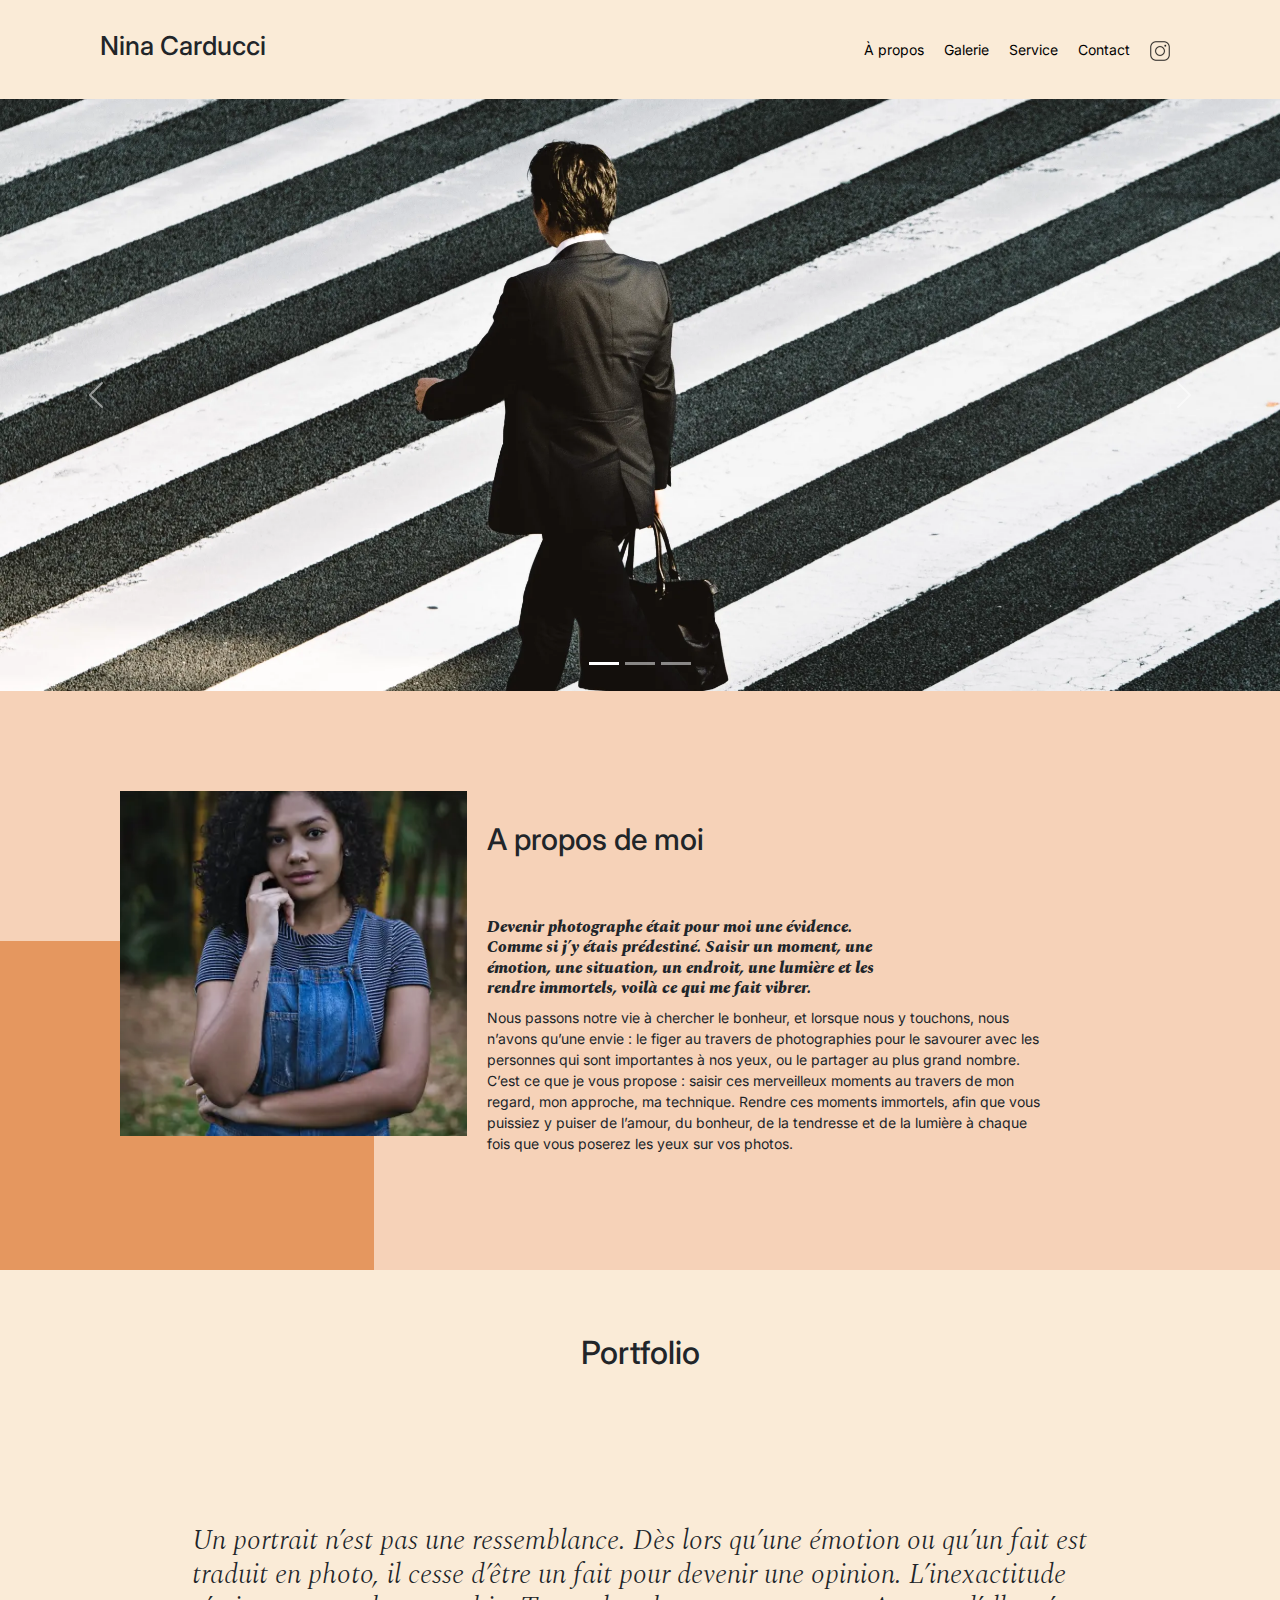
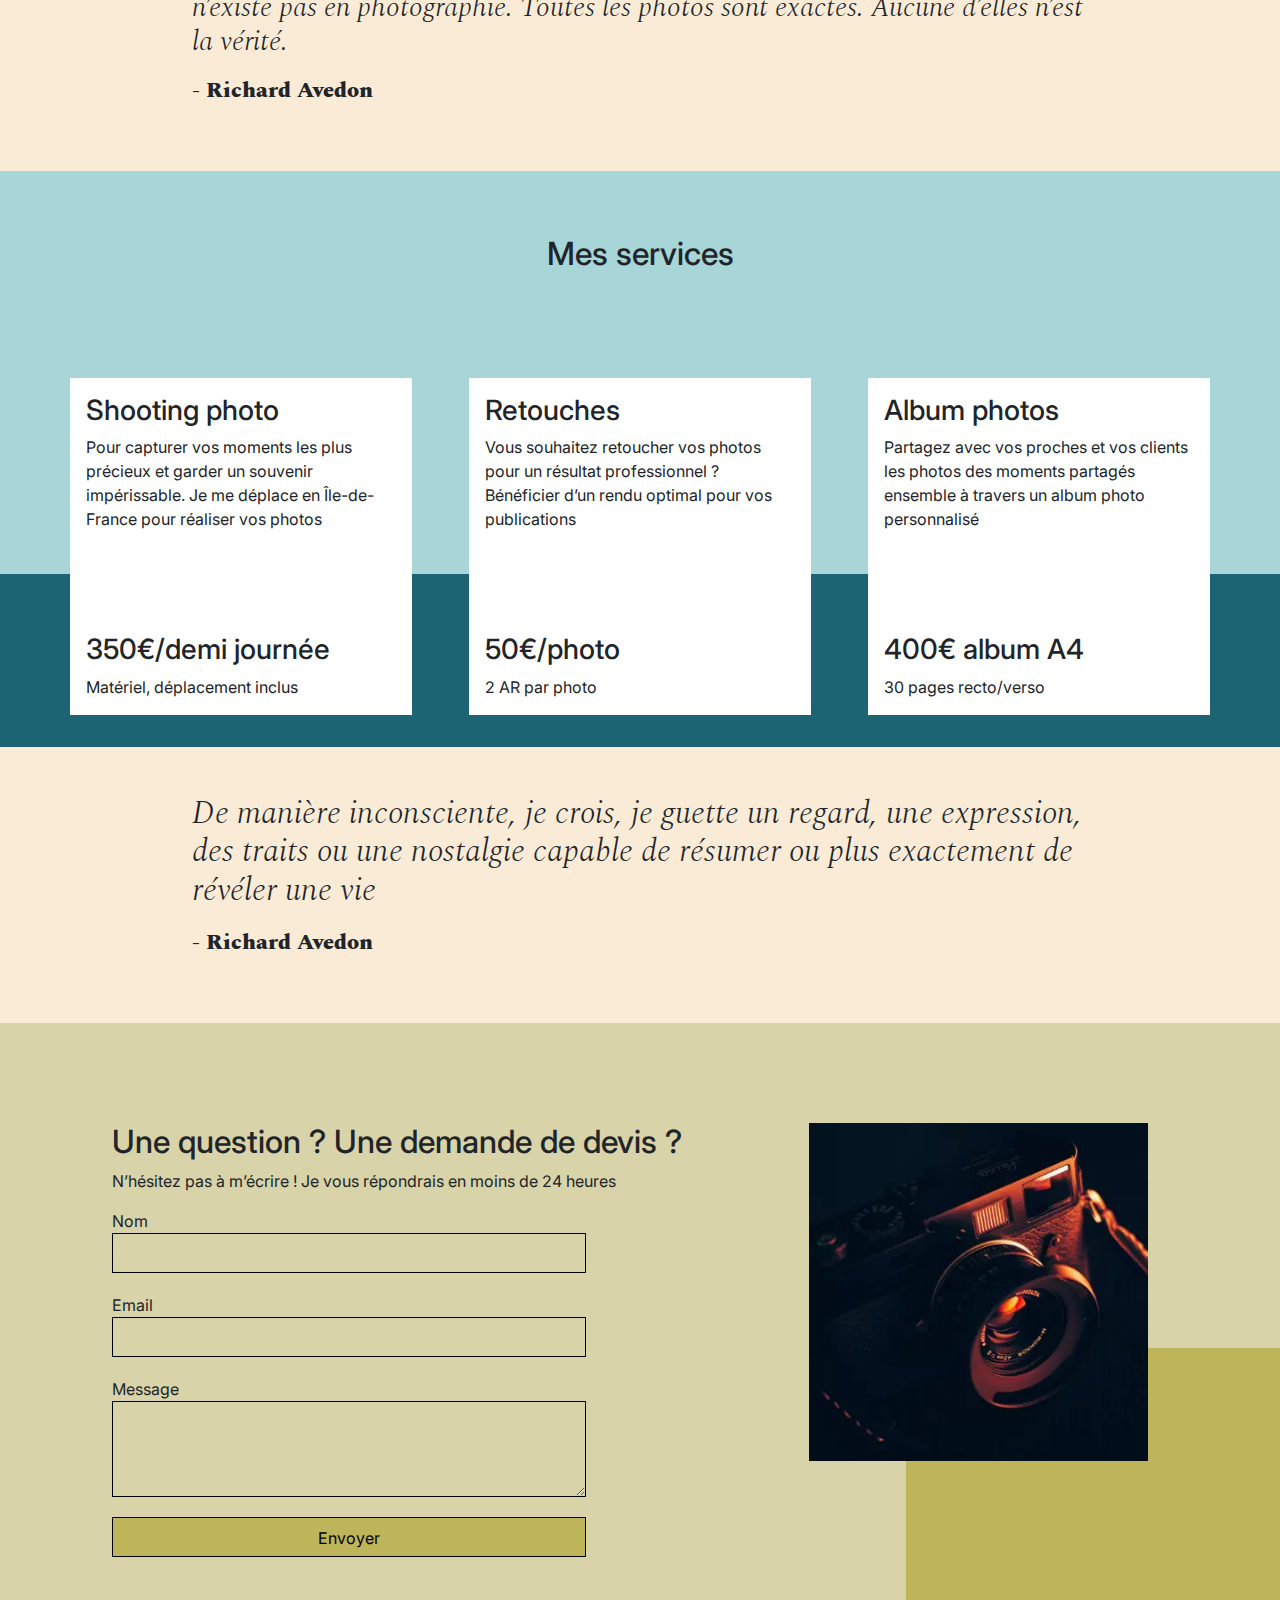
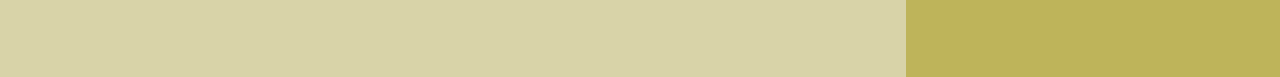
==== commit aae85ebf: "Ajout adresse" ====
--- a/index.html
+++ b/index.html
@@ -97,10 +97,6 @@
 						bonheur, de la tendresse et de la lumière à chaque fois que vous poserez les yeux sur vos
 						photos.
 					</p>
-					<h3 class="infoCom">Où et comment me joindre: </h3>
-					<p>Mon adresse : 68 avenue Alsace-Lorraine, 33200 Bordeaux.</p>
-					<p>Mon numéro de téléphone : 05 56 67 78 89.</p>
-					<p>Je réponds au téléphone du lundi au vendredi de 10 h à 19 h.</p>
 				</div>
 			</div>
 		</section>
@@ -232,6 +228,33 @@
 			</div>
 		</div>
 	</footer>
+	<script type="application/ld+json">
+		{
+				"@context": "http://schema.org",
+				"@type": "LocalBusiness",
+				"name": "Nina Carducci",
+				"telephone": "+33-05-56-67-78-89",
+				"openingHoursSpecification": {
+					"@type": "OpeningHoursSpecification",
+					"dayOfWeek": [
+					  "Monday",
+					  "Tuesday",
+					  "Wednesday",
+					  "Thursday",
+					  "Friday"
+					],
+					"opens": "10:00",
+					"closes": "19:00"
+				},
+				"address": {
+						"@type": "PostalAddress",
+						"streetAddress": "68 avenue Alsace-Lorraine, 33200 Bordeaux",
+						"addressLocality": "Bordeaux",
+						"postalCode": "33200",
+						"addressCountry": "France"
+				}
+		}
+	</script>
 </body>
 
 </html>